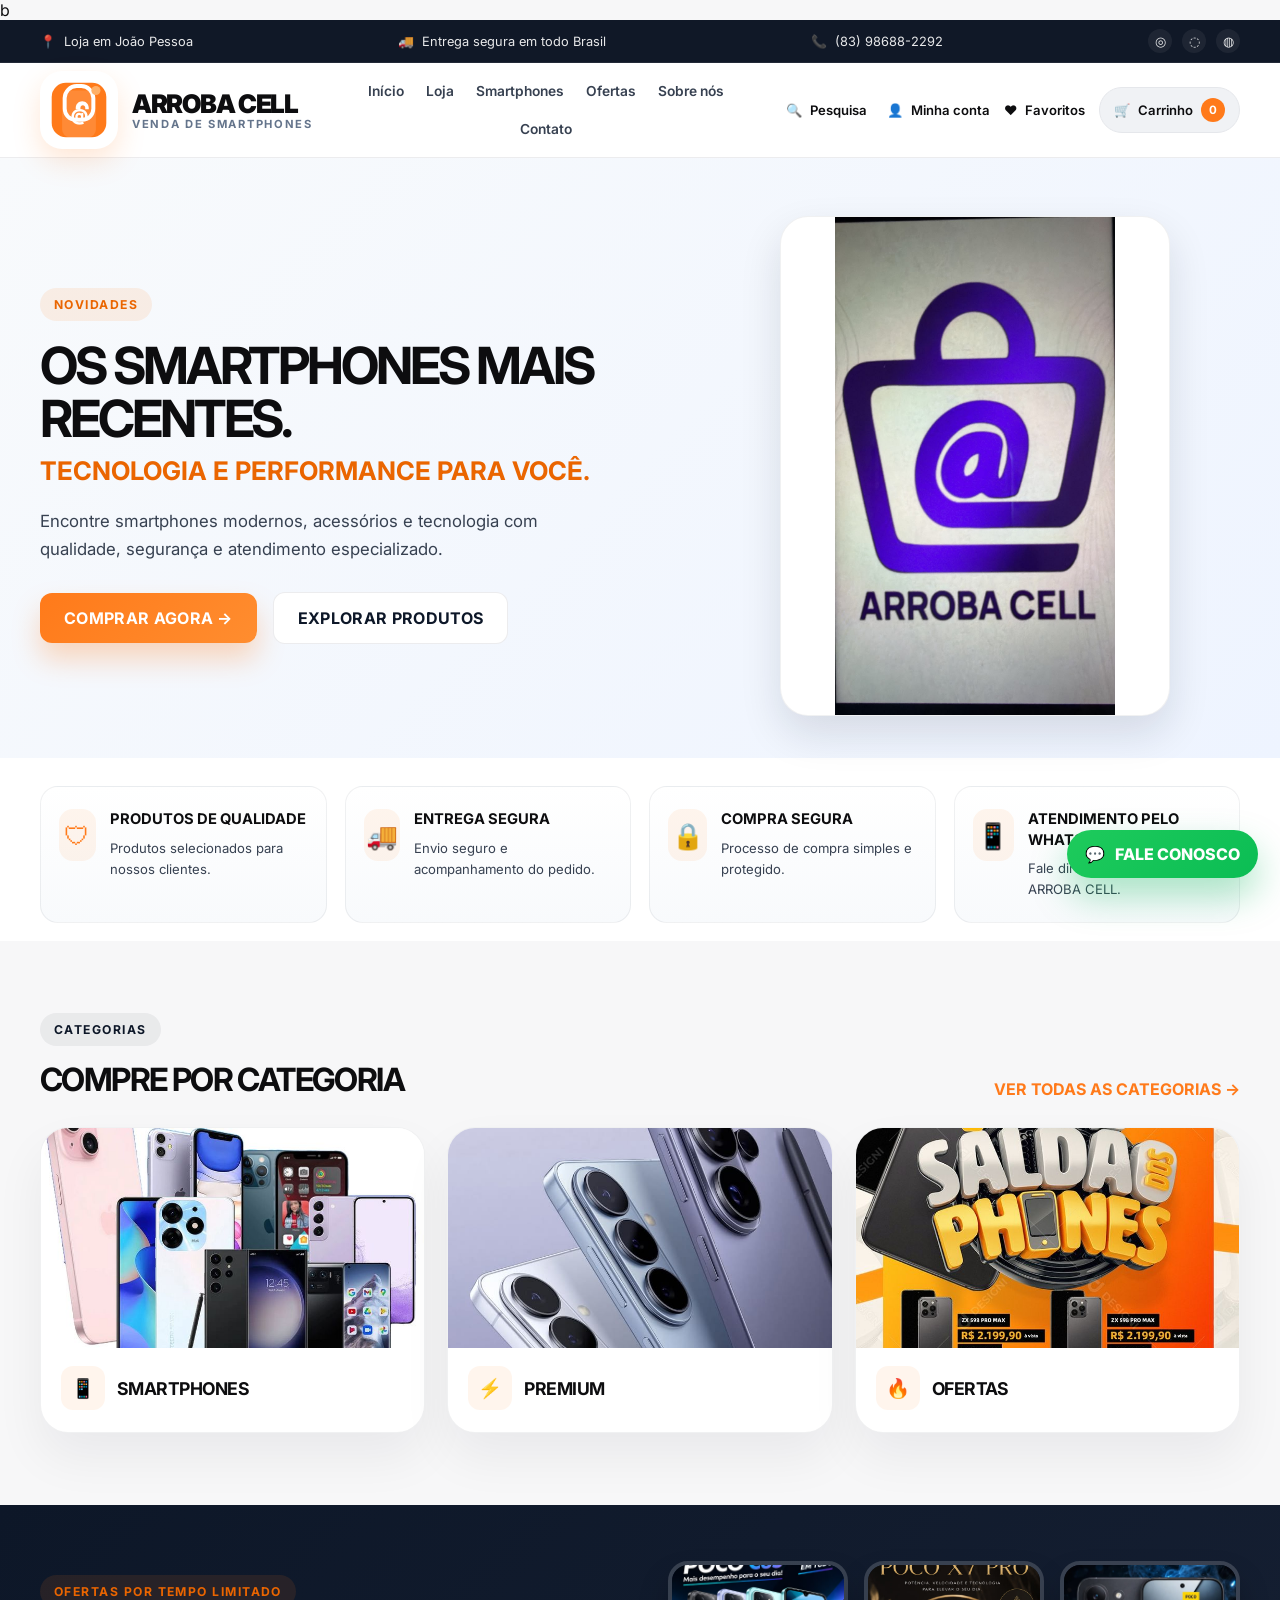
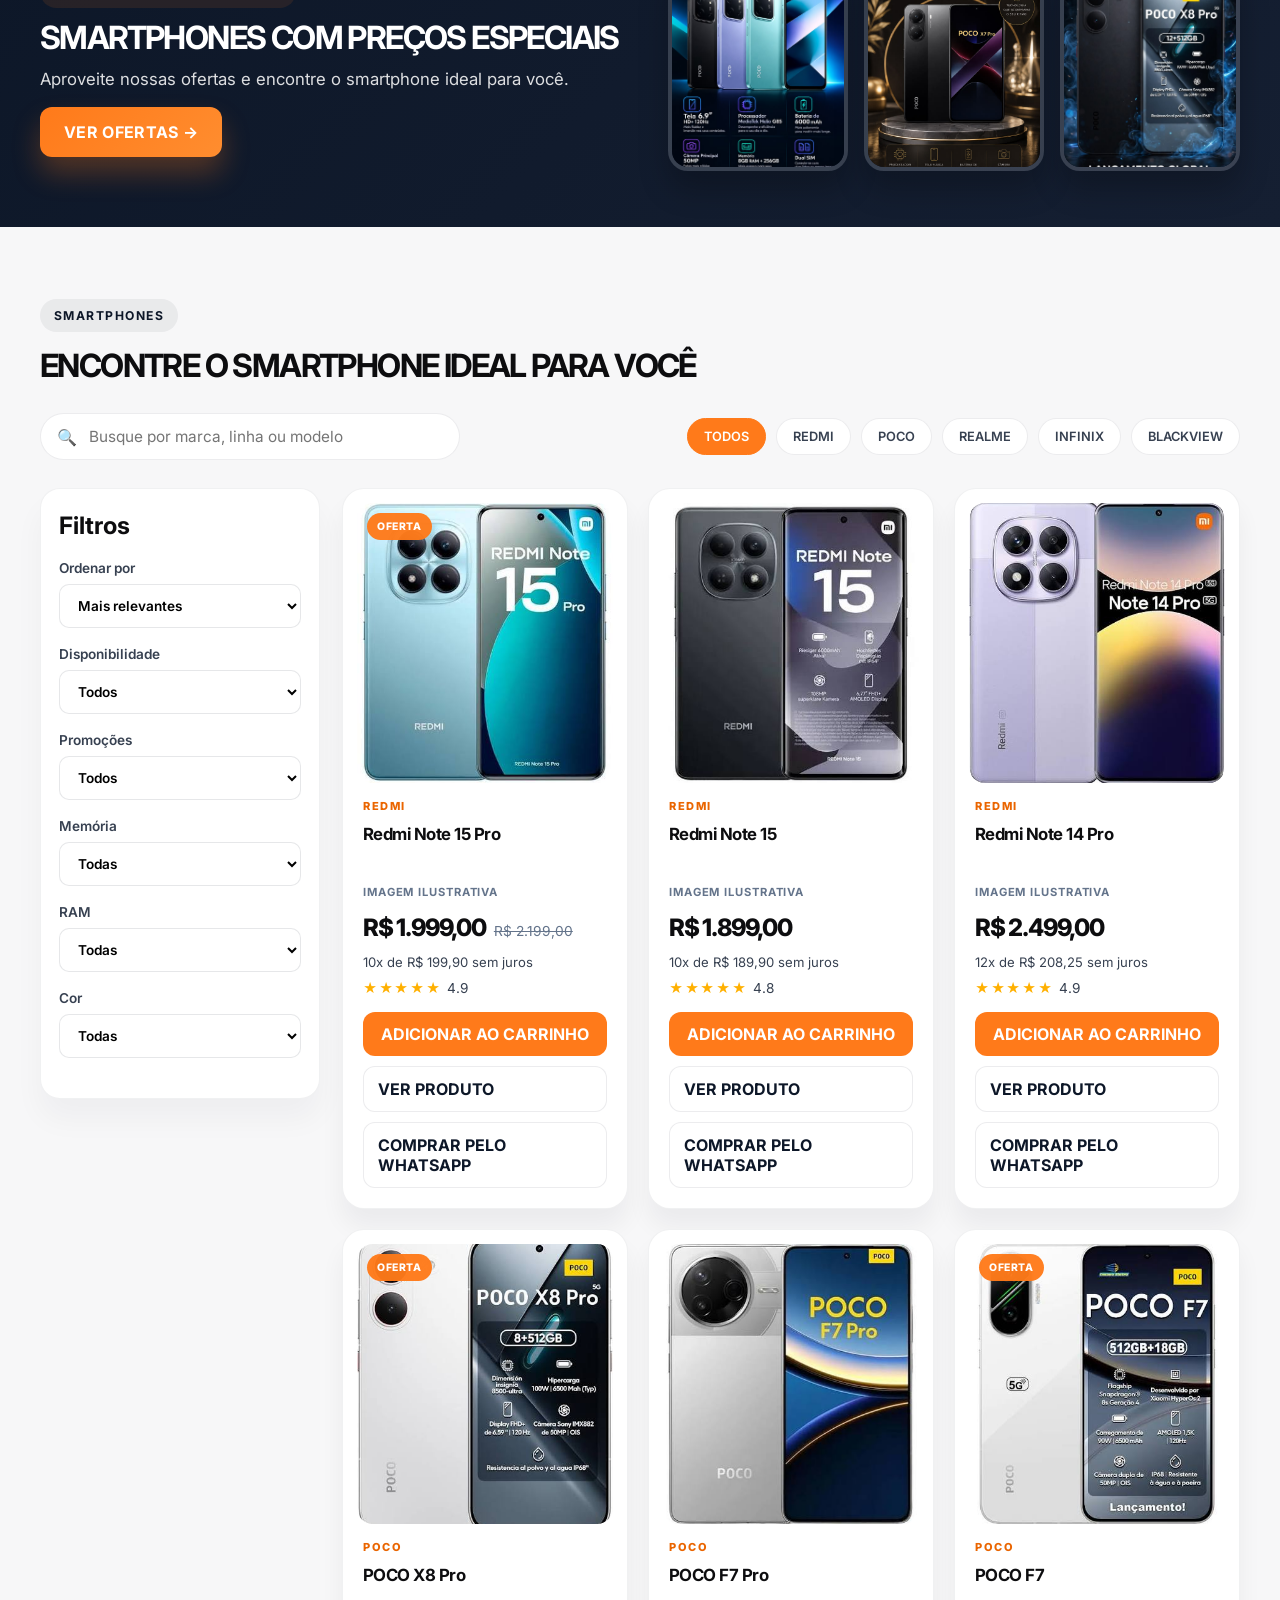
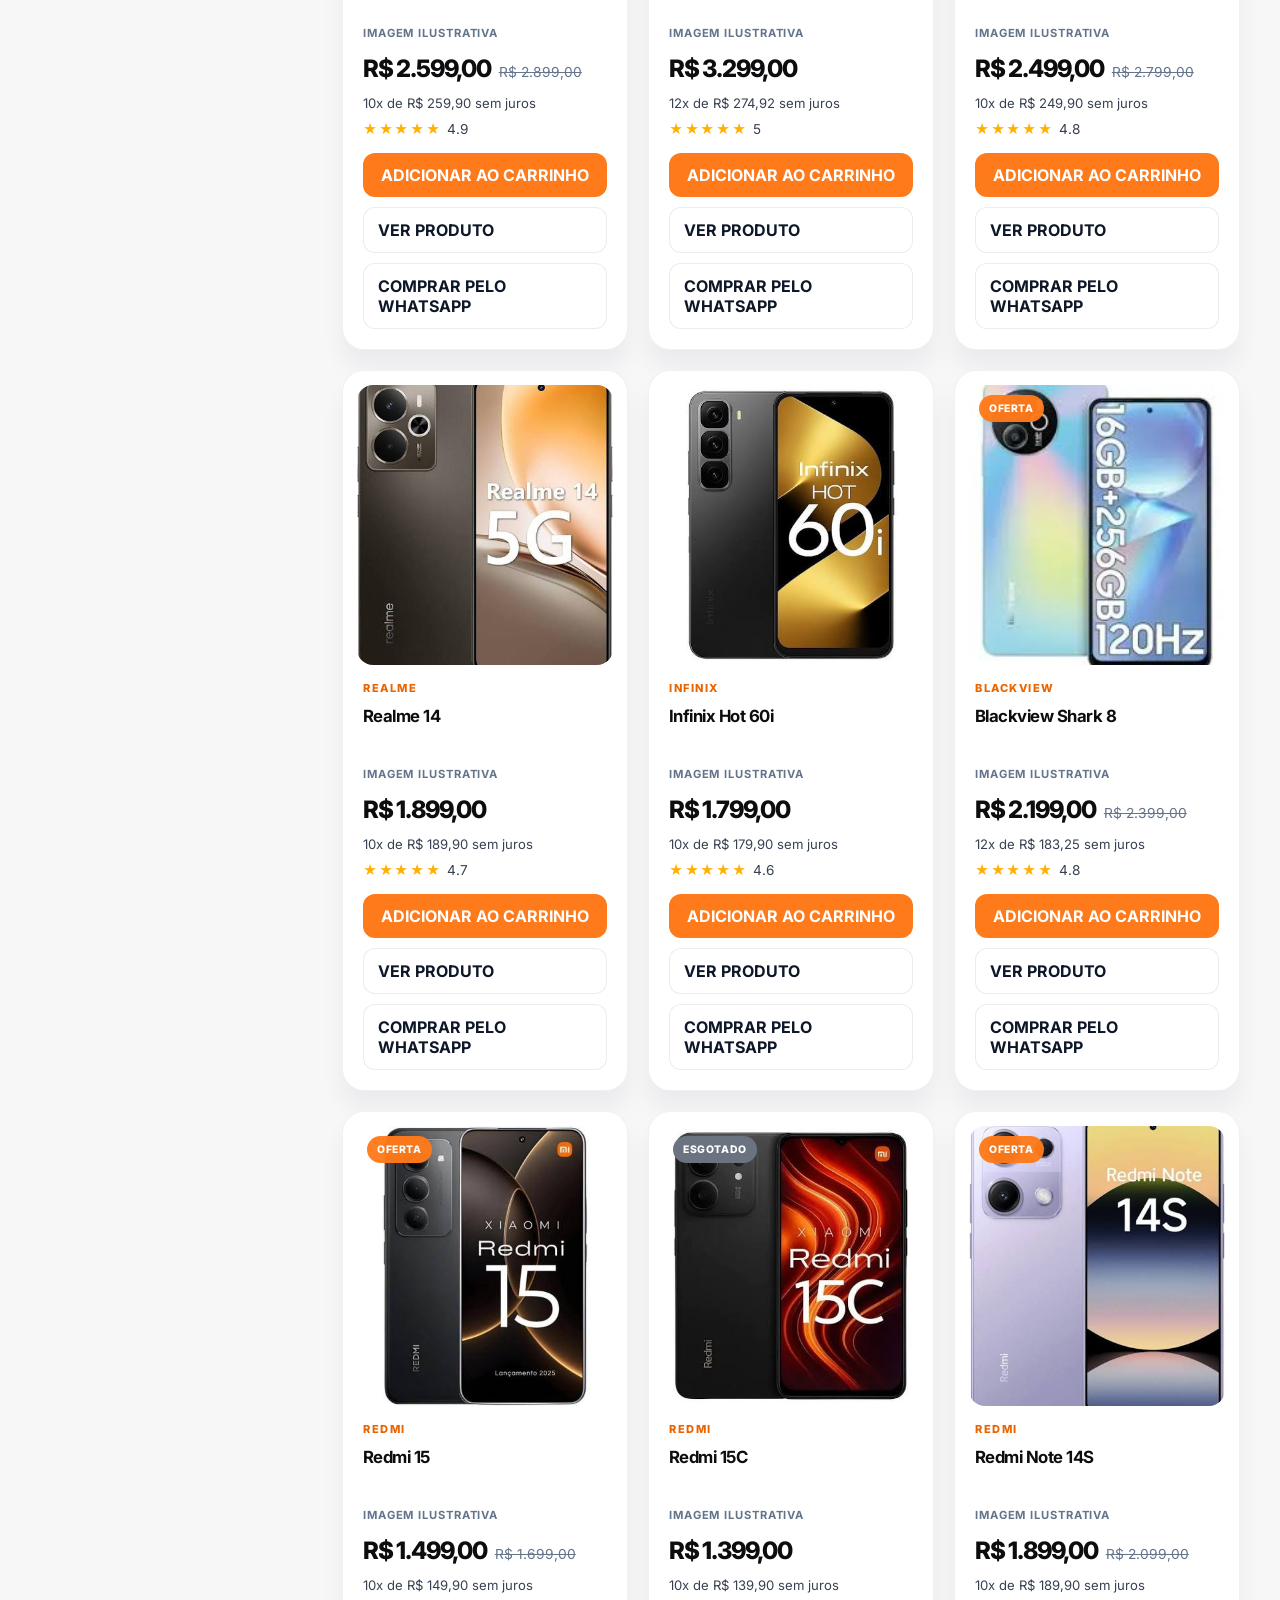
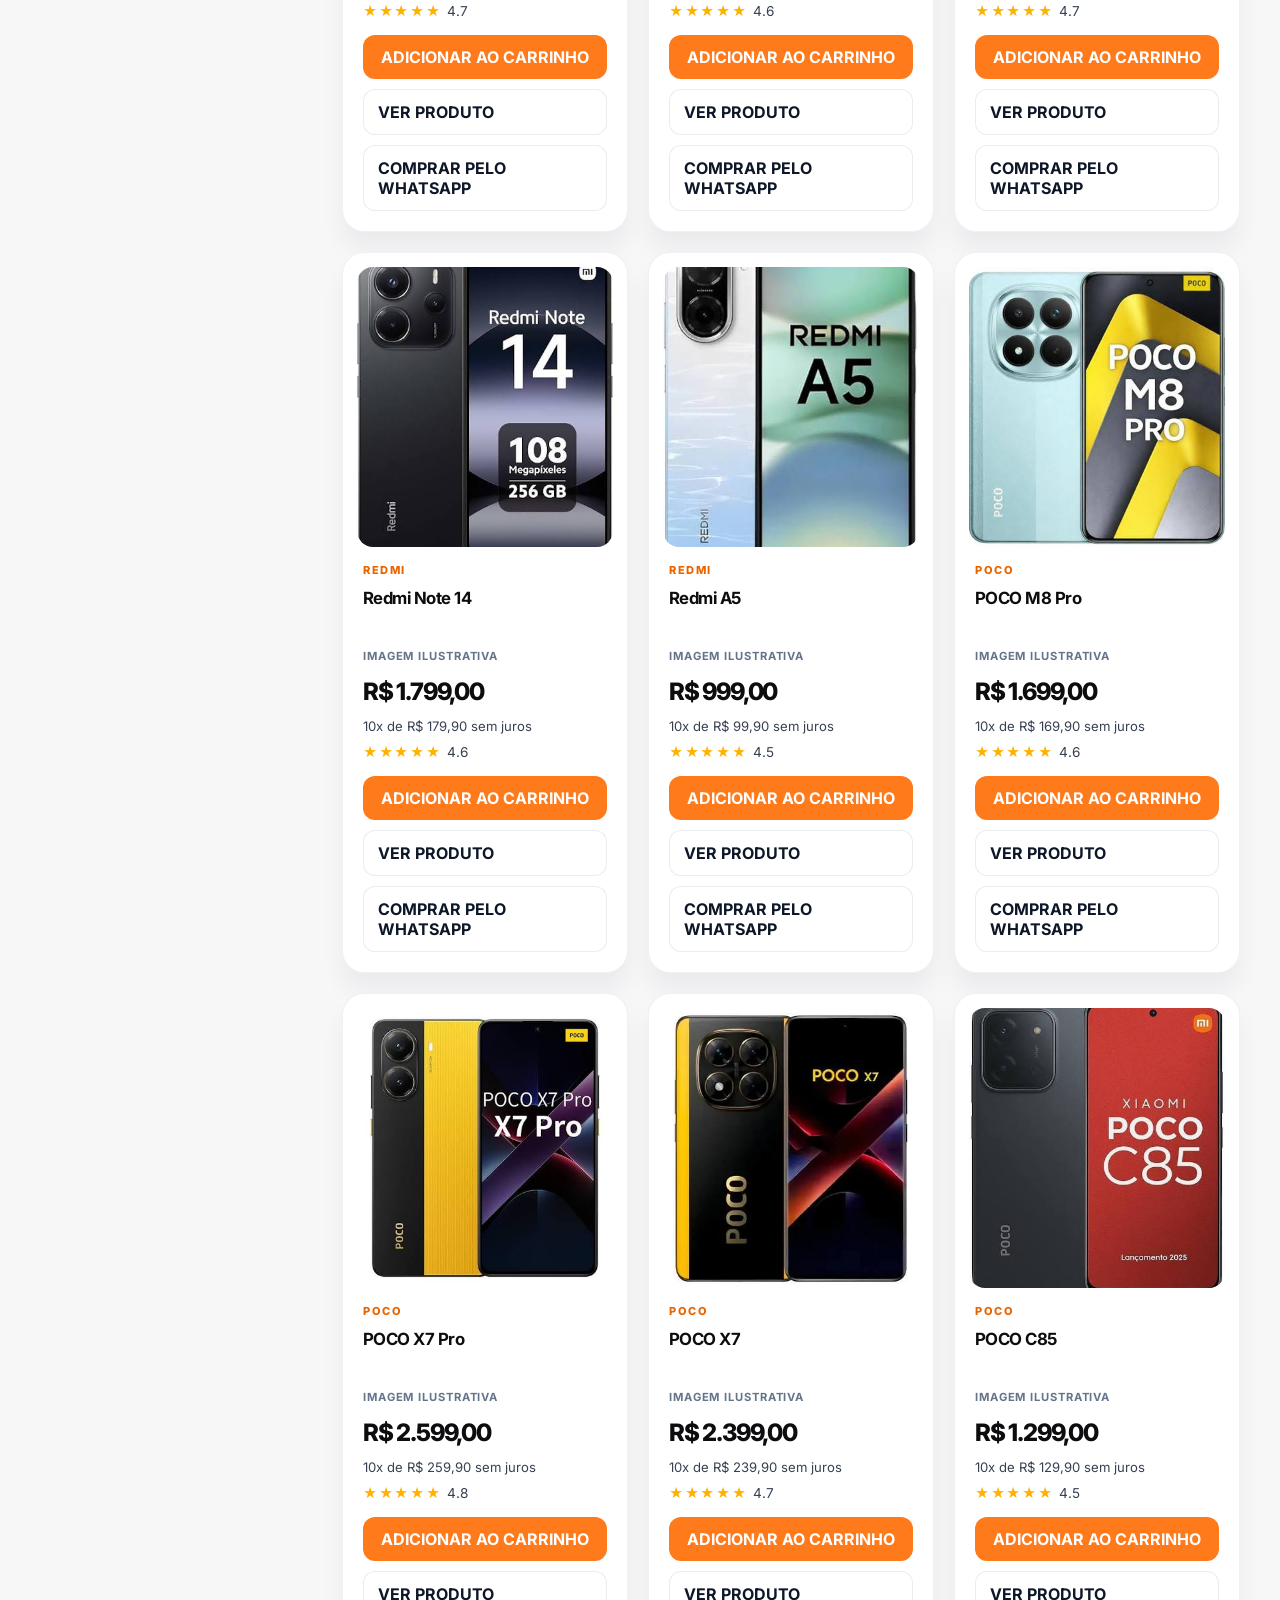
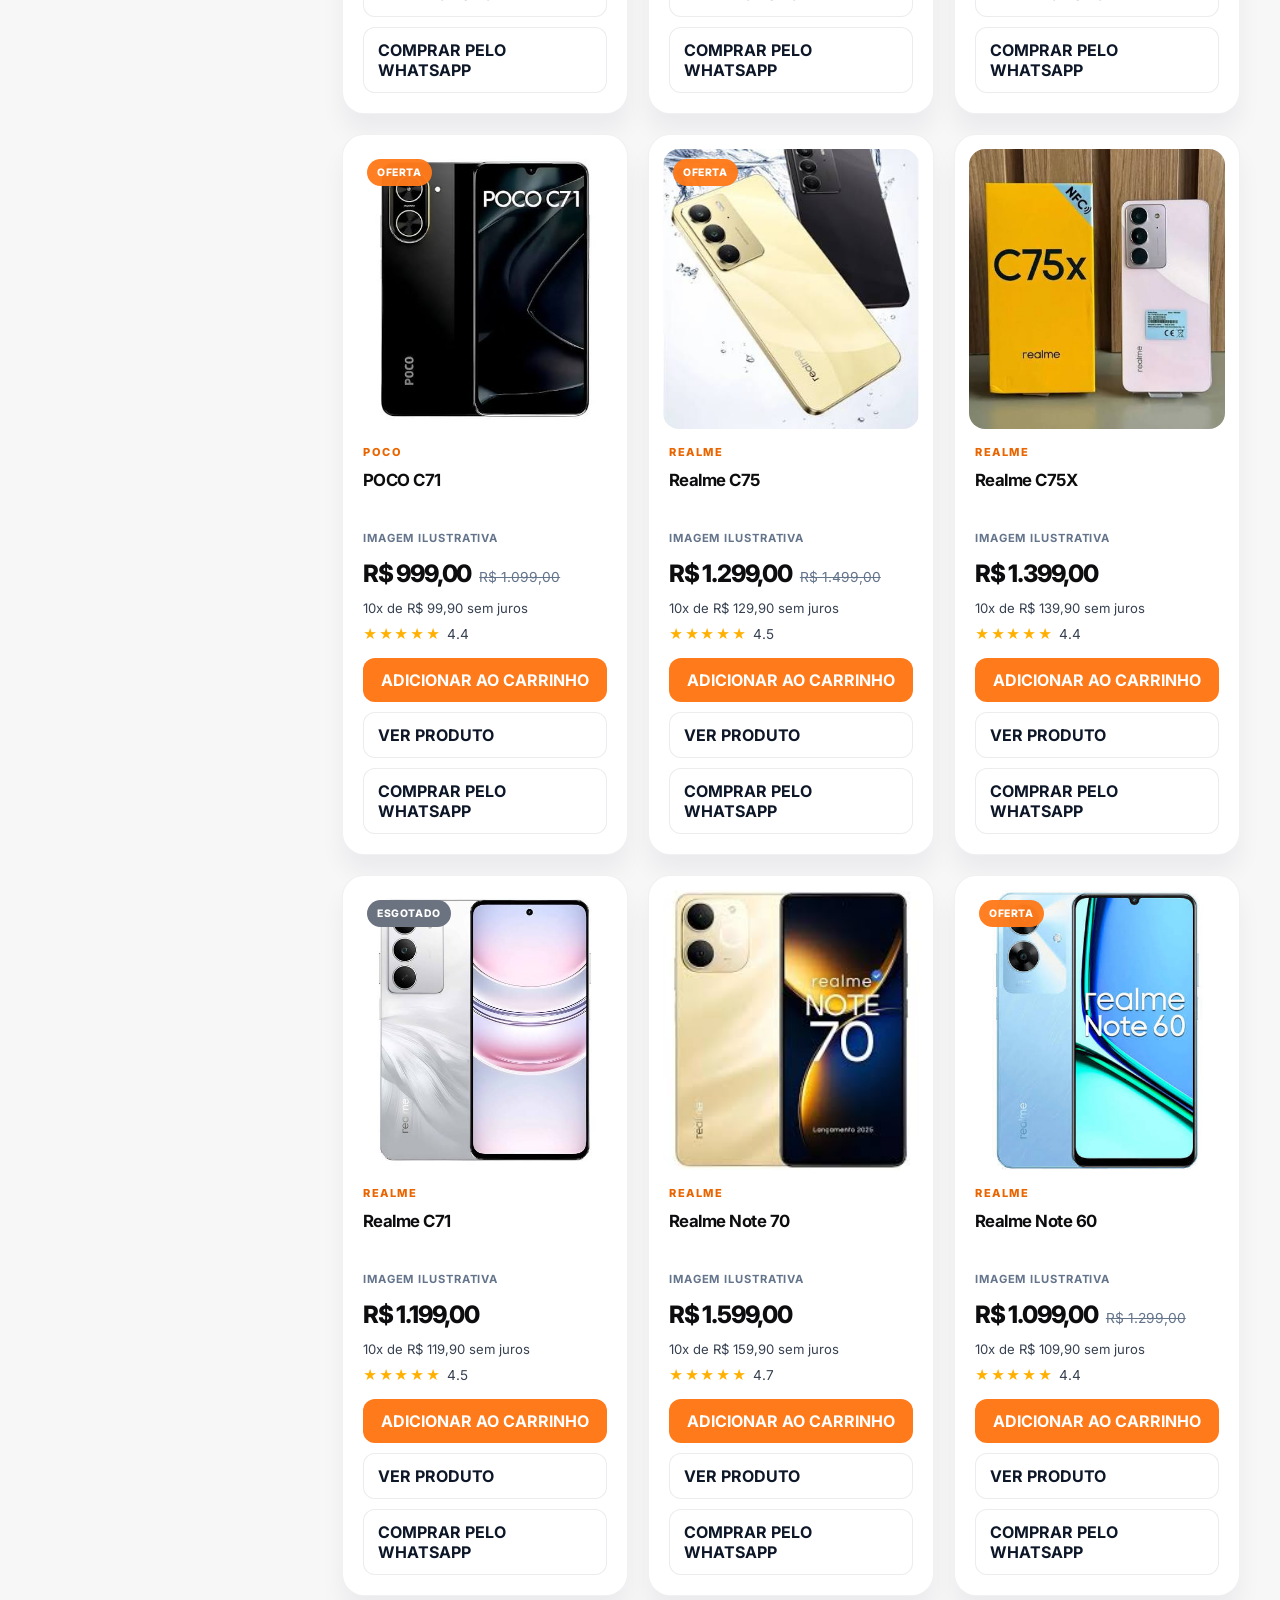
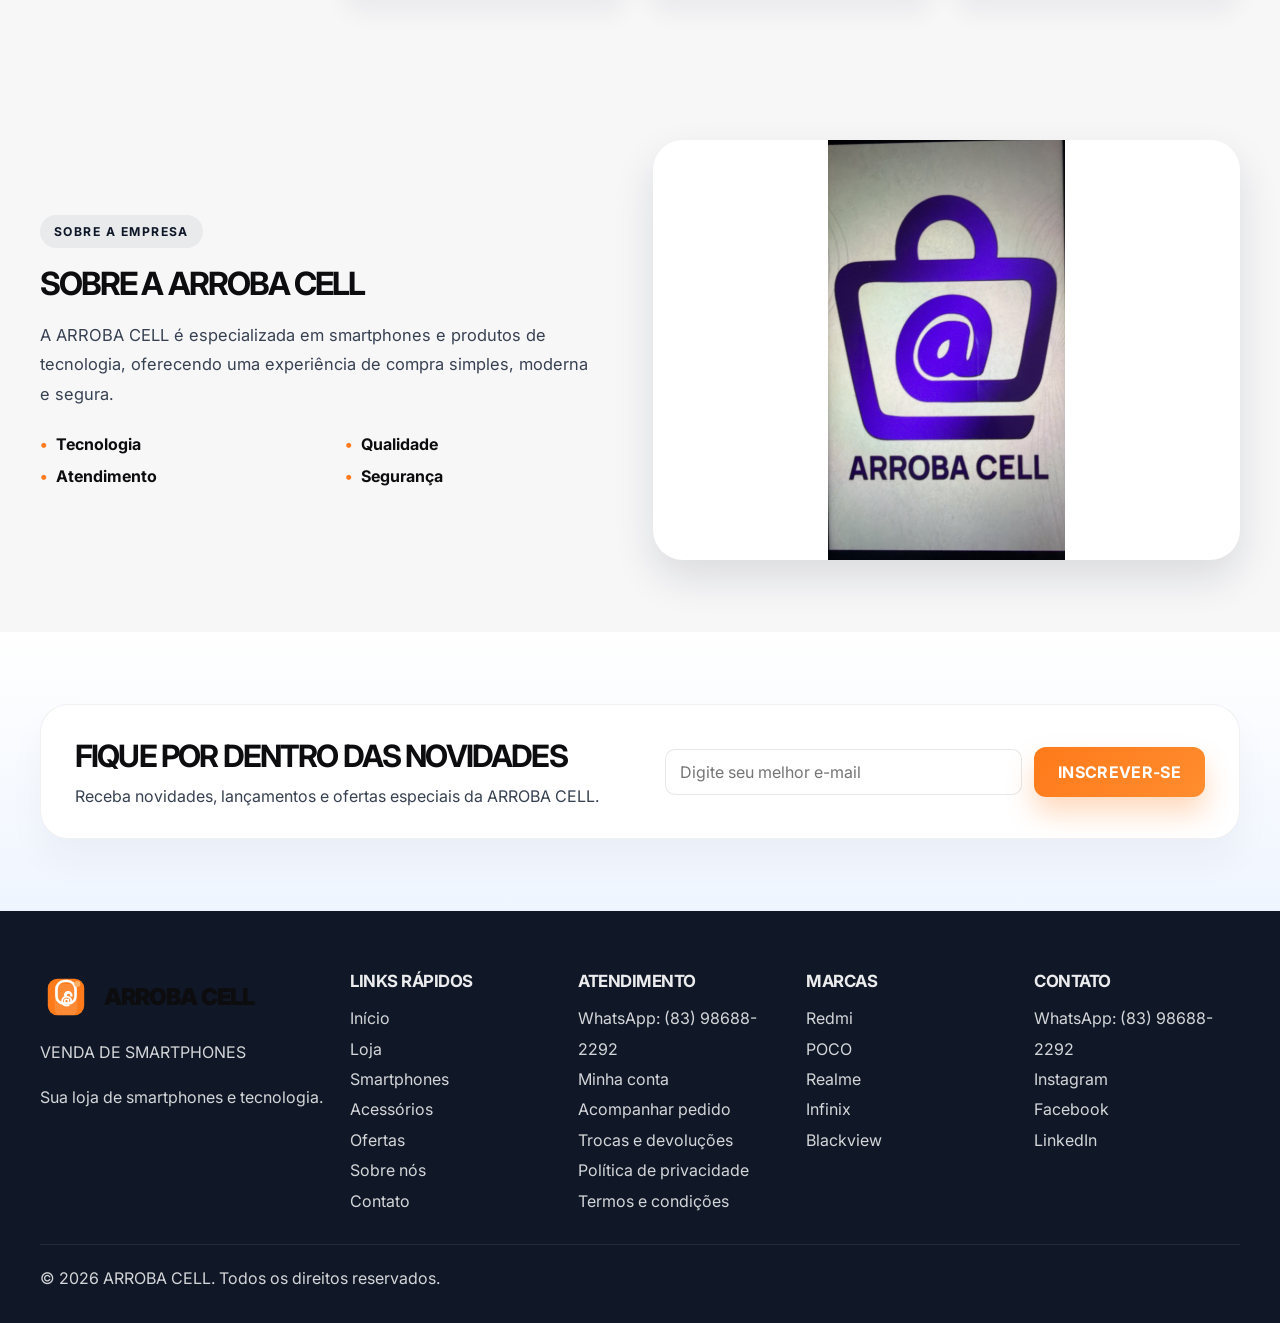
==== index.html @ 523b1c1f "Primeiro commit" ====
<!DOCTYPE html>
<html lang="pt-BR">
  <head>
    <meta charset="UTF-8" />
    <meta name="viewport" content="width=device-width, initial-scale=1.0" />
    <title>ARROBA CELL | Smartphones e Tecnologia</title>
    <meta
      name="description"
      content="ARROBA CELL oferece smartphones premium, acessórios e tecnologia com atendimento especializado e compra segura."
    />
    <link rel="preconnect" href="https://fonts.googleapis.com" />
    <link rel="preconnect" href="https://fonts.gstatic.com" crossorigin />
    <link
      href="https://fonts.googleapis.com/css2?family=Inter:wght@400;500;600;700;800;900&display=swap"
      rel="stylesheet"
    />b 
    <link rel="stylesheet" href="styles.css" />
    <script defer src="script.js"></script>
  </head>
  <body>
    <div class="topbar">
      <div class="container topbar-inner">
        <div class="topbar-item">
          <span>📍</span>
          <span>Loja em João Pessoa</span>
        </div>
        <div class="topbar-item">
          <span>🚚</span>
          <span>Entrega segura em todo Brasil</span>
        </div>
        <div class="topbar-item">
          <span>📞</span>
          <span>(83) 98688-2292</span>
        </div>
        <div class="topbar-socials">
          <a href="https://www.instagram.com" aria-label="Instagram" target="_blank" rel="noreferrer">◎</a>
          <a href="https://www.facebook.com" aria-label="Facebook" target="_blank" rel="noreferrer">◌</a>
          <a href="https://wa.me/5583986882292" aria-label="WhatsApp" target="_blank" rel="noreferrer">◍</a>
        </div>
      </div>
    </div>

    <header class="site-header">
      <div class="container header-inner">
        <a href="index.html" class="brand" aria-label="ARROBA CELL home">
          <span class="brand-mark" aria-hidden="true">
            <svg viewBox="0 0 120 120" xmlns="http://www.w3.org/2000/svg">
              <rect x="18" y="18" width="84" height="84" rx="22" fill="currentColor"/>
              <rect x="34" y="30" width="52" height="72" rx="12" fill="white" opacity="0.12"/>
              <path d="M38 41.5C38 31.5 46.5 23 56.5 23H63.5C73.5 23 82 31.5 82 41.5V58C82 67.4 74.4 75 65 75H55C45.6 75 38 67.4 38 58V41.5Z" fill="none" stroke="white" stroke-width="6" stroke-linecap="round" stroke-linejoin="round"/>
              <path d="M55 56.4C55 50.8 59.5 46.4 65 46.4C70.5 46.4 75 50.8 75 56.4V59H69.6V56.4C69.6 54.3 68 52.7 65.9 52.7C63.8 52.7 62.2 54.3 62.2 56.4V59H55V56.4Z" fill="white"/>
              <text x="60" y="77" font-size="25" font-family="Inter, Arial, sans-serif" font-weight="900" fill="white" text-anchor="middle">@</text>
              <circle cx="86" cy="30" r="7" fill="#ffb067"/>
            </svg>
          </span>
          <span class="brand-text">
            <span class="brand-name">ARROBA CELL</span>
            <span class="brand-subtitle">VENDA DE SMARTPHONES</span>
          </span>
        </a>

        <nav class="main-nav" aria-label="Menu principal">
          <a href="#top">Início</a>
          <a href="#catalogo">Loja</a>
          <a href="#catalogo">Smartphones</a>
          <a href="#ofertas">Ofertas</a>
          <a href="#sobre">Sobre nós</a>
          <a href="#contato">Contato</a>
        </nav>

        <div class="header-actions">
          <button class="icon-button search-trigger" aria-label="Abrir pesquisa">
            <span>🔍</span>
            <span>Pesquisa</span>
          </button>
          <a href="#" class="icon-button">
            <span>👤</span>
            <span>Minha conta</span>
          </a>
          <a href="#" class="icon-button favorite-link">
            <span>❤️</span>
            <span>Favoritos</span>
          </a>
          <a href="carrinho.html" class="cart-button" aria-label="Carrinho">
            <span>🛒</span>
            <span>Carrinho</span>
            <span class="cart-count" data-cart-count>0</span>
          </a>
        </div>

        <button class="menu-toggle" aria-label="Abrir menu">☰</button>
      </div>
    </header>

    <main>
      <section class="hero">
        <div class="container hero-grid">
          <div class="hero-copy">
            <span class="eyebrow">NOVIDADES</span>
            <h1>OS SMARTPHONES MAIS RECENTES.</h1>
            <h2>TECNOLOGIA E PERFORMANCE PARA VOCÊ.</h2>
            <p>
              Encontre smartphones modernos, acessórios e tecnologia com qualidade,
              segurança e atendimento especializado.
            </p>
            <div class="hero-actions">
              <a href="#catalogo" class="button primary">COMPRAR AGORA →</a>
              <a href="#catalogo" class="button secondary">EXPLORAR PRODUTOS</a>
            </div>
          </div>
          <div class="hero-visual">
            <div class="hero-logo-wrap">
              <img src="8260d007-521d-43d5-a016-6579e8c1d7e4.jpeg" alt="Logo ARROBA CELL" />
            </div>
          </div>
        </div>
      </section>

      <section class="benefits">
        <div class="container benefits-grid">
          <article class="benefit-item">
            <div class="benefit-icon">🛡</div>
            <div>
              <h3>PRODUTOS DE QUALIDADE</h3>
              <p>Produtos selecionados para nossos clientes.</p>
            </div>
          </article>
          <article class="benefit-item">
            <div class="benefit-icon">🚚</div>
            <div>
              <h3>ENTREGA SEGURA</h3>
              <p>Envio seguro e acompanhamento do pedido.</p>
            </div>
          </article>
          <article class="benefit-item">
            <div class="benefit-icon">🔒</div>
            <div>
              <h3>COMPRA SEGURA</h3>
              <p>Processo de compra simples e protegido.</p>
            </div>
          </article>
          <article class="benefit-item">
            <div class="benefit-icon">📱</div>
            <div>
              <h3>ATENDIMENTO PELO WHATSAPP</h3>
              <p>Fale diretamente com a ARROBA CELL.</p>
            </div>
          </article>
        </div>
      </section>

      <section class="categories" id="categorias">
        <div class="container section-header">
          <div>
            <span class="eyebrow eyebrow--dark">CATEGORIAS</span>
            <h2>COMPRE POR CATEGORIA</h2>
          </div>
          <a href="#catalogo" class="text-link">VER TODAS AS CATEGORIAS →</a>
        </div>

        <div class="container categories-grid single-line-categories">
          <a class="category-card" href="#catalogo">
            <img src="From Klickpin.com- Style this guide to beautiful launch checklist ideas that help you get the look without the stress with beginner-friendly tips.jpg" alt="Smartphones" />
            <div class="category-body">
              <span class="category-icon">📱</span>
              <h3>SMARTPHONES</h3>
            </div>
          </a>
          <a class="category-card" href="#catalogo">
            <img src="From Klickpin.com- Try Stylish packing list ideas that are trending right now across Pinterest boards for ideas worth saving right now-pin-id-3230.jpg" alt="Smartphones premium" />
            <div class="category-body">
              <span class="category-icon">⚡</span>
              <h3>PREMIUM</h3>
            </div>
          </a>
          <a class="category-card" href="#catalogo">
            <img src="From Klickpin.com- Try Simple side hustle ideas that combine popular trends with useful details you can actually use for your next inspiration boa.jpg" alt="Smartphones em oferta" />
            <div class="category-body">
              <span class="category-icon">🔥</span>
              <h3>OFERTAS</h3>
            </div>
          </a>
        </div>
      </section>

      <section class="offer-banner" id="ofertas">
        <div class="container offer-banner-inner">
          <div class="offer-copy">
            <span class="eyebrow">OFERTAS POR TEMPO LIMITADO</span>
            <h2>SMARTPHONES COM PREÇOS ESPECIAIS</h2>
            <p>Aproveite nossas ofertas e encontre o smartphone ideal para você.</p>
            <a href="#catalogo" class="button primary">VER OFERTAS →</a>
          </div>
          <div class="offer-phones">
            <img src="From Klickpin.com- Tailor-made fabric inspiration that bring color comfort and meaning with timeless style for stylis-pin-id-804244446002849016.jpg" alt="POCO C85 em oferta" />
            <img src="From Klickpin.com- Try Stunning vision board ideas for your next Pinterest save built around ideas that are easy to save and revisit later-pin-id-.jpg" alt="POCO X7 Pro em oferta" />
            <img src="From Klickpin.com- Use these 13 Fresh entryway organization ideas that make everyday moments look more intentional memorable and beautifully style.jpg" alt="POCO X8 Pro em oferta" />
          </div>
        </div>
      </section>

      <section class="catalog" id="catalogo">
        <div class="container section-header">
          <div>
            <span class="eyebrow eyebrow--dark">SMARTPHONES</span>
            <h2>ENCONTRE O SMARTPHONE IDEAL PARA VOCÊ</h2>
          </div>
        </div>

        <div class="container toolbar">
          <div class="search-box">
            <span>🔍</span>
            <input type="search" id="searchInput" placeholder="Busque por marca, linha ou modelo" />
          </div>
          <div class="filters-row" id="brandFilters"></div>
        </div>

        <div class="container catalog-layout">
          <aside class="filter-panel">
            <h3>Filtros</h3>
            <div class="filter-group">
              <label>
                Ordenar por
                <select id="sortSelect">
                  <option value="featured">Mais relevantes</option>
                  <option value="popular">Mais vendidos</option>
                  <option value="recent">Mais recentes</option>
                  <option value="price-asc">Menor preço</option>
                  <option value="price-desc">Maior preço</option>
                  <option value="rating">Melhor avaliados</option>
                </select>
              </label>
            </div>
            <div class="filter-group">
              <label>
                Disponibilidade
                <select id="availabilityFilter">
                  <option value="all">Todos</option>
                  <option value="available">Disponíveis</option>
                  <option value="out-of-stock">Esgotados</option>
                </select>
              </label>
            </div>
            <div class="filter-group">
              <label>
                Promoções
                <select id="promoFilter">
                  <option value="all">Todos</option>
                  <option value="promo">Em oferta</option>
                </select>
              </label>
            </div>
            <div class="filter-group">
              <label>
                Memória
                <select id="memoryFilter">
                  <option value="all">Todas</option>
                  <option value="128GB">128GB</option>
                  <option value="256GB">256GB</option>
                  <option value="512GB">512GB</option>
                </select>
              </label>
            </div>
            <div class="filter-group">
              <label>
                RAM
                <select id="ramFilter">
                  <option value="all">Todas</option>
                  <option value="4GB">4GB</option>
                  <option value="6GB">6GB</option>
                  <option value="8GB">8GB</option>
                  <option value="12GB">12GB</option>
                </select>
              </label>
            </div>
            <div class="filter-group">
              <label>
                Cor
                <select id="colorFilter">
                  <option value="all">Todas</option>
                  <option value="Preto">Preto</option>
                  <option value="Branco">Branco</option>
                  <option value="Azul">Azul</option>
                  <option value="Verde">Verde</option>
                </select>
              </label>
            </div>
          </aside>

          <div class="product-grid" id="productGrid"></div>
        </div>
      </section>

      <section class="about" id="sobre">
        <div class="container about-grid">
          <div class="about-content">
            <span class="eyebrow eyebrow--dark">SOBRE A EMPRESA</span>
            <h2>SOBRE A ARROBA CELL</h2>
            <p>
              A ARROBA CELL é especializada em smartphones e produtos de tecnologia,
              oferecendo uma experiência de compra simples, moderna e segura.
            </p>
            <ul>
              <li>Tecnologia</li>
              <li>Qualidade</li>
              <li>Atendimento</li>
              <li>Segurança</li>
            </ul>
          </div>
          <div class="about-visual">
            <img src="8260d007-521d-43d5-a016-6579e8c1d7e4.jpeg" alt="Logo ARROBA CELL" />
          </div>
        </div>
      </section>

      <section class="newsletter" id="contato">
        <div class="container newsletter-inner">
          <div>
            <h2>FIQUE POR DENTRO DAS NOVIDADES</h2>
            <p>Receba novidades, lançamentos e ofertas especiais da ARROBA CELL.</p>
          </div>
          <form class="newsletter-form">
            <input type="email" placeholder="Digite seu melhor e-mail" />
            <button type="submit" class="button primary">INSCREVER-SE</button>
          </form>
        </div>
      </section>
    </main>

    <footer class="site-footer">
      <div class="container footer-grid">
        <div class="footer-brand-wrap">
          <div class="footer-brand">
            <span class="brand-mark brand-mark--footer" aria-hidden="true">
              <svg viewBox="0 0 120 120" xmlns="http://www.w3.org/2000/svg">
                <rect x="18" y="18" width="84" height="84" rx="22" fill="currentColor"/>
                <rect x="34" y="30" width="52" height="72" rx="12" fill="white" opacity="0.12"/>
                <path d="M38 41.5C38 31.5 46.5 23 56.5 23H63.5C73.5 23 82 31.5 82 41.5V58C82 67.4 74.4 75 65 75H55C45.6 75 38 67.4 38 58V41.5Z" fill="none" stroke="white" stroke-width="6" stroke-linecap="round" stroke-linejoin="round"/>
                <path d="M55 56.4C55 50.8 59.5 46.4 65 46.4C70.5 46.4 75 50.8 75 56.4V59H69.6V56.4C69.6 54.3 68 52.7 65.9 52.7C63.8 52.7 62.2 54.3 62.2 56.4V59H55V56.4Z" fill="white"/>
                <text x="60" y="77" font-size="25" font-family="Inter, Arial, sans-serif" font-weight="900" fill="white" text-anchor="middle">@</text>
                <circle cx="86" cy="30" r="7" fill="#ffb067"/>
              </svg>
            </span>
            <div class="brand-text">
              <span class="brand-name brand-name--footer">ARROBA CELL</span>
            </div>
          </div>
          <p>VENDA DE SMARTPHONES</p>
          <p>Sua loja de smartphones e tecnologia.</p>
        </div>
        <div>
          <h4>LINKS RÁPIDOS</h4>
          <ul>
            <li><a href="#top">Início</a></li>
            <li><a href="#catalogo">Loja</a></li>
            <li><a href="#catalogo">Smartphones</a></li>
            <li><a href="#categorias">Acessórios</a></li>
            <li><a href="#ofertas">Ofertas</a></li>
            <li><a href="#sobre">Sobre nós</a></li>
            <li><a href="#contato">Contato</a></li>
          </ul>
        </div>
        <div>
          <h4>ATENDIMENTO</h4>
          <ul>
            <li>WhatsApp: (83) 98688-2292</li>
            <li>Minha conta</li>
            <li>Acompanhar pedido</li>
            <li>Trocas e devoluções</li>
            <li>Política de privacidade</li>
            <li>Termos e condições</li>
          </ul>
        </div>
        <div>
          <h4>MARCAS</h4>
          <ul>
            <li>Redmi</li>
            <li>POCO</li>
            <li>Realme</li>
            <li>Infinix</li>
            <li>Blackview</li>
          </ul>
        </div>
        <div>
          <h4>CONTATO</h4>
          <ul>
            <li>WhatsApp: (83) 98688-2292</li>
            <li>Instagram</li>
            <li>Facebook</li>
            <li>LinkedIn</li>
          </ul>
        </div>
      </div>
      <div class="container footer-bottom">
        <p>© 2026 ARROBA CELL. Todos os direitos reservados.</p>
      </div>
    </footer>

    <a
      class="floating-whatsapp"
      href="https://wa.me/5583986882292?text=Ol%C3%A1%2C%20ARROBA%20CELL!%20Gostaria%20de%20saber%20mais%20sobre%20os%20smartphones%20dispon%C3%ADveis."
      target="_blank"
      rel="noreferrer"
      aria-label="Fale conosco pelo WhatsApp"
    >
      <span>💬</span>
      <span>FALE CONOSCO</span>
    </a>
  </body>
</html>
---- styles.css ----
:root {
  --bg: #f7f7f8;
  --white: #ffffff;
  --black: #0d0d0f;
  --navy: #0d1728;
  --navy-2: #101827;
  --orange: #ff7a1a;
  --orange-dark: #ea6500;
  --gray-100: #f0f2f5;
  --gray-200: #e5e7eb;
  --gray-300: #d1d5db;
  --gray-500: #64748b;
  --gray-700: #374151;
  --shadow: 0 18px 42px rgba(15, 23, 42, 0.12);
  --radius-xl: 28px;
  --radius-lg: 18px;
  --radius-md: 12px;
  --radius-sm: 10px;
}

* {
  box-sizing: border-box;
}

html {
  scroll-behavior: smooth;
}

body {
  margin: 0;
  font-family: "Inter", sans-serif;
  background: var(--bg);
  color: var(--black);
}

a {
  color: inherit;
  text-decoration: none;
}

img {
  max-width: 100%;
  display: block;
}

button,
input,
select,
textarea {
  font: inherit;
}

.container {
  width: min(1200px, calc(100% - 32px));
  margin: 0 auto;
}

.topbar {
  background: var(--navy-2);
  color: rgba(255, 255, 255, 0.9);
  font-size: 0.8rem;
  border-bottom: 1px solid rgba(255, 255, 255, 0.08);
}

.topbar-inner {
  display: flex;
  align-items: center;
  justify-content: space-between;
  gap: 18px;
  min-height: 42px;
}

.topbar-item,
.topbar-socials {
  display: flex;
  align-items: center;
  gap: 8px;
}

.topbar-socials {
  gap: 10px;
}

.topbar-socials a {
  width: 24px;
  height: 24px;
  border-radius: 50%;
  display: inline-flex;
  align-items: center;
  justify-content: center;
  background: rgba(255, 255, 255, 0.06);
  font-size: 0.8rem;
}

.site-header {
  background: rgba(255, 255, 255, 0.96);
  border-bottom: 1px solid rgba(15, 23, 42, 0.08);
  position: sticky;
  top: 0;
  z-index: 50;
  backdrop-filter: blur(10px);
}

.header-inner {
  display: flex;
  align-items: center;
  justify-content: space-between;
  min-height: 94px;
  gap: 20px;
}

.brand {
  display: flex;
  align-items: center;
  gap: 14px;
  line-height: 1.1;
}

.brand-text {
  display: flex;
  flex-direction: column;
}

.brand-mark {
  width: 78px;
  height: 78px;
  display: inline-flex;
  align-items: center;
  justify-content: center;
  color: #ff7a1a;
  flex-shrink: 0;
  box-shadow: 0 12px 28px rgba(255, 122, 26, 0.18);
  border-radius: 22px;
}

.brand-mark svg {
  width: 100%;
  height: 100%;
  display: block;
}

.brand-name {
  font-size: clamp(1.6rem, 2vw, 2.2rem);
  font-weight: 900;
  letter-spacing: -0.05em;
  color: var(--black);
}

.brand-subtitle {
  font-size: 0.7rem;
  letter-spacing: 0.15em;
  color: var(--gray-500);
  font-weight: 700;
}

.brand-mark--footer {
  width: 54px;
  height: 54px;
  box-shadow: none;
}

.brand-name--footer {
  font-size: 1.45rem;
  letter-spacing: -0.04em;
}

.footer-brand-wrap {
  display: flex;
  flex-direction: column;
  gap: 12px;
}

.footer-brand {
  display: flex;
  align-items: center;
  gap: 12px;
}

.main-nav {
  display: flex;
  align-items: center;
  justify-content: center;
  flex: 1;
  gap: 22px;
  flex-wrap: wrap;
}

.main-nav a {
  color: var(--gray-700);
  font-weight: 600;
  font-size: 0.86rem;
  transition: color 0.2s ease;
}

.main-nav a:hover,
.main-nav a:focus-visible {
  color: var(--orange);
}

.header-actions {
  display: flex;
  align-items: center;
  gap: 14px;
}

.icon-button,
.cart-button {
  display: inline-flex;
  align-items: center;
  gap: 8px;
  font-size: 0.82rem;
  color: var(--black);
  font-weight: 600;
  background: transparent;
  border: 0;
  cursor: pointer;
}

.cart-button {
  position: relative;
  padding: 10px 14px;
  border-radius: 999px;
  background: var(--gray-100);
  border: 1px solid var(--gray-200);
}

.cart-count {
  min-width: 24px;
  height: 24px;
  border-radius: 50%;
  background: var(--orange);
  color: var(--white);
  display: inline-flex;
  align-items: center;
  justify-content: center;
  font-size: 0.72rem;
  font-weight: 700;
}

.menu-toggle {
  display: none;
  border: 1px solid var(--gray-200);
  border-radius: 10px;
  background: var(--white);
  font-size: 1.5rem;
  width: 42px;
  height: 42px;
}

.hero {
  background: linear-gradient(135deg, #f8fafc 0%, #eef4ff 100%);
  padding: 48px 0 32px;
}

.hero-grid {
  display: grid;
  grid-template-columns: 1.1fr 0.9fr;
  align-items: center;
  gap: 24px;
}

.eyebrow {
  display: inline-flex;
  align-items: center;
  border-radius: 999px;
  background: rgba(255, 122, 26, 0.1);
  color: var(--orange-dark);
  font-weight: 700;
  font-size: 0.76rem;
  letter-spacing: 0.12em;
  text-transform: uppercase;
  padding: 9px 14px;
}

.eyebrow--dark {
  background: rgba(13, 23, 40, 0.06);
  color: var(--navy);
}

.hero-copy h1 {
  margin: 18px 0 8px;
  font-size: clamp(2.4rem, 4vw, 4.1rem);
  line-height: 1.04;
  letter-spacing: -0.06em;
  max-width: 600px;
}

.hero-copy h2 {
  margin: 0;
  font-size: clamp(1.3rem, 2vw, 2.3rem);
  line-height: 1.3;
  color: var(--orange-dark);
}

.hero-copy p {
  margin: 20px 0 0;
  max-width: 580px;
  color: var(--gray-700);
  font-size: 1.05rem;
  line-height: 1.7;
}

.hero-actions {
  display: flex;
  align-items: center;
  gap: 16px;
  margin-top: 28px;
  flex-wrap: wrap;
}

.button {
  display: inline-flex;
  align-items: center;
  justify-content: center;
  border: 0;
  border-radius: 12px;
  padding: 15px 24px;
  cursor: pointer;
  text-decoration: none;
  font-weight: 700;
  letter-spacing: 0.02em;
  transition: transform 0.2s ease, box-shadow 0.2s ease;
}

.button:hover {
  transform: translateY(-2px);
}

.button.primary {
  background: linear-gradient(135deg, var(--orange) 0%, #ff8d2f 100%);
  color: var(--white);
  box-shadow: 0 16px 28px rgba(255, 122, 26, 0.28);
}

.button.secondary {
  background: var(--white);
  color: var(--navy);
  border: 1px solid rgba(13, 23, 40, 0.08);
}

.full-width {
  width: 100%;
}

.hero-visual {
  position: relative;
  display: flex;
  align-items: center;
  justify-content: center;
  min-height: 520px;
}

.hero-logo-wrap {
  width: min(100%, 390px);
  height: 500px;
  display: flex;
  align-items: center;
  justify-content: center;
  overflow: hidden;
  border-radius: 28px;
  background: var(--white);
  box-shadow: var(--shadow);
  border: 1px solid rgba(15, 23, 42, 0.06);
}

.hero-logo-wrap img {
  width: 100%;
  height: 100%;
  object-fit: contain;
}

.hero-device {
  position: absolute;
  border-radius: 28px;
  background: rgba(255, 255, 255, 0.9);
  box-shadow: var(--shadow);
  overflow: hidden;
  border: 1px solid rgba(15, 23, 42, 0.04);
}

.hero-device img {
  width: 100%;
  height: 100%;
  object-fit: cover;
}

.hero-device--main {
  width: min(62%, 360px);
  height: 500px;
  right: 2%;
  z-index: 2;
  transform: rotate(12deg);
}

.hero-device--secondary {
  width: min(54%, 320px);
  height: 420px;
  left: 8%;
  bottom: 6%;
  z-index: 1;
  transform: rotate(-12deg);
}

.benefits {
  background: var(--white);
  padding: 28px 0 18px;
}

.benefits-grid {
  display: grid;
  grid-template-columns: repeat(4, minmax(0, 1fr));
  gap: 18px;
}

.benefit-item {
  display: flex;
  gap: 14px;
  padding: 22px 18px;
  border: 1px solid rgba(15, 23, 42, 0.06);
  background: linear-gradient(180deg, #ffffff 0%, #f8fafc 100%);
  border-radius: var(--radius-lg);
}

.benefit-icon {
  width: 52px;
  height: 52px;
  border-radius: 14px;
  display: grid;
  place-items: center;
  background: rgba(255, 122, 26, 0.08);
  color: var(--orange);
  font-size: 1.6rem;
}

.benefit-item h3 {
  margin: 0 0 8px;
  font-size: 0.92rem;
  line-height: 1.4;
}

.benefit-item p {
  margin: 0;
  color: var(--gray-700);
  font-size: 0.82rem;
  line-height: 1.6;
}

.categories,
.catalog,
.about,
.newsletter {
  padding: 72px 0;
}

.section-header {
  display: flex;
  justify-content: space-between;
  align-items: end;
  gap: 20px;
  margin-bottom: 28px;
}

.section-header h2 {
  margin: 14px 0 0;
  font-size: clamp(2rem, 2.4vw, 3rem);
  letter-spacing: -0.05em;
}

.text-link {
  color: var(--orange);
  font-weight: 700;
}

.categories-grid {
  display: grid;
  grid-template-columns: repeat(3, minmax(0, 1fr));
  gap: 22px;
}

.single-line-categories {
  grid-template-columns: repeat(3, minmax(0, 1fr));
}

.category-card {
  background: var(--white);
  border-radius: var(--radius-xl);
  overflow: hidden;
  border: 1px solid rgba(15, 23, 42, 0.06);
  box-shadow: 0 24px 50px rgba(15, 23, 42, 0.06);
  transition: transform 0.2s ease, box-shadow 0.2s ease;
}

.category-card:hover {
  transform: translateY(-4px);
  box-shadow: var(--shadow);
}

.category-card img {
  width: 100%;
  height: 220px;
  object-fit: cover;
}

.category-body {
  display: flex;
  align-items: center;
  gap: 12px;
  padding: 18px 20px 22px;
}

.category-icon {
  width: 44px;
  height: 44px;
  display: grid;
  place-items: center;
  border-radius: 12px;
  background: rgba(255, 122, 26, 0.08);
  color: var(--orange);
  font-size: 1.2rem;
}

.category-body h3 {
  margin: 0;
  font-size: 1.1rem;
  letter-spacing: -0.03em;
}

.offer-banner {
  background: linear-gradient(135deg, #0d1728 0%, #151f32 100%);
  padding: 56px 0;
  color: var(--white);
  position: relative;
}

.offer-banner-inner {
  display: grid;
  grid-template-columns: 1fr auto;
  align-items: center;
  gap: 28px;
  position: relative;
}

.offer-copy h2 {
  margin: 12px 0 14px;
  font-size: clamp(2rem, 2.4vw, 3.2rem);
  line-height: 1.1;
  letter-spacing: -0.05em;
}

.offer-copy p {
  margin: 0 0 18px;
  color: rgba(255, 255, 255, 0.86);
  font-size: 1.05rem;
}

.offer-phones {
  display: flex;
  align-items: center;
  gap: 16px;
  position: relative;
}

.offer-phones img {
  width: 180px;
  height: 210px;
  object-fit: cover;
  border-radius: 20px;
  border: 4px solid rgba(255, 255, 255, 0.16);
  box-shadow: 0 18px 30px rgba(0, 0, 0, 0.24);
}

.toolbar {
  display: flex;
  align-items: center;
  justify-content: space-between;
  gap: 16px;
  margin-bottom: 28px;
  flex-wrap: wrap;
}

.search-box {
  display: flex;
  align-items: center;
  gap: 10px;
  padding: 12px 16px;
  background: var(--white);
  border: 1px solid rgba(15, 23, 42, 0.08);
  border-radius: 999px;
  width: min(100%, 420px);
}

.search-box input {
  width: 100%;
  border: 0;
  background: transparent;
  outline: none;
  font-size: 0.96rem;
}

.filters-row {
  display: flex;
  flex-wrap: wrap;
  gap: 10px;
}

.filter-chip {
  display: inline-flex;
  align-items: center;
  justify-content: center;
  padding: 10px 16px;
  border-radius: 999px;
  border: 1px solid rgba(15, 23, 42, 0.08);
  background: var(--white);
  font-weight: 600;
  font-size: 0.8rem;
  cursor: pointer;
  color: var(--gray-700);
}

.filter-chip.active {
  color: var(--white);
  background: var(--orange);
  border-color: var(--orange);
}

.catalog-layout {
  display: grid;
  grid-template-columns: 280px 1fr;
  gap: 22px;
}

.filter-panel {
  background: var(--white);
  border: 1px solid rgba(15, 23, 42, 0.06);
  border-radius: 20px;
  padding: 22px 18px;
  box-shadow: 0 20px 30px rgba(15, 23, 42, 0.04);
  height: fit-content;
}

.filter-panel h3 {
  margin: 0 0 20px;
  font-size: 1.5rem;
}

.filter-group {
  margin-bottom: 18px;
}

.filter-group label {
  display: grid;
  gap: 8px;
  color: var(--gray-700);
  font-weight: 600;
  font-size: 0.85rem;
}

.filter-group select,
.filter-group input,
.newsletter-form input,
.checkout-form input,
.checkout-form textarea {
  width: 100%;
  border: 1px solid rgba(15, 23, 42, 0.1);
  border-radius: 10px;
  background: var(--white);
  padding: 12px 14px;
  outline: none;
}

.product-grid {
  display: grid;
  grid-template-columns: repeat(3, minmax(0, 1fr));
  gap: 20px;
}

.product-card {
  background: var(--white);
  border: 1px solid rgba(15, 23, 42, 0.06);
  border-radius: 22px;
  padding: 14px;
  box-shadow: 0 18px 24px rgba(15, 23, 42, 0.05);
  transition: transform 0.2s ease, box-shadow 0.2s ease;
}

.product-card:hover {
  transform: translateY(-4px);
  box-shadow: var(--shadow);
}

.product-image-wrap {
  position: relative;
  background: linear-gradient(180deg, #f1f5f9 0%, #e9eef6 100%);
  border-radius: 16px;
  overflow: hidden;
  height: 280px;
}

.product-card img {
  width: 100%;
  height: 100%;
  object-fit: cover;
}

.product-tag {
  position: absolute;
  left: 10px;
  top: 10px;
  background: rgba(255, 122, 26, 0.96);
  color: var(--white);
  border-radius: 999px;
  padding: 7px 10px;
  font-size: 0.65rem;
  font-weight: 800;
  letter-spacing: 0.06em;
  text-transform: uppercase;
}

.product-info {
  padding: 16px 6px 6px;
}

.product-brand {
  margin: 0;
  color: var(--orange-dark);
  font-size: 0.69rem;
  letter-spacing: 0.14em;
  font-weight: 800;
  text-transform: uppercase;
}

.product-name {
  margin: 10px 0 8px;
  font-size: 1.05rem;
  min-height: 54px;
  line-height: 1.35;
  letter-spacing: -0.03em;
  word-break: break-word;
}

.product-illustrative {
  margin: 0 0 14px;
  color: var(--gray-500);
  font-size: 0.7rem;
  letter-spacing: 0.08em;
  text-transform: uppercase;
  font-weight: 700;
}

.product-pricing {
  display: flex;
  align-items: baseline;
  gap: 8px;
  flex-wrap: wrap;
  margin-bottom: 12px;
}

.price {
  font-size: 1.5rem;
  font-weight: 800;
  letter-spacing: -0.05em;
}

.price-old {
  color: var(--gray-500);
  text-decoration: line-through;
  font-size: 0.86rem;
}

.installment {
  display: block;
  color: var(--gray-700);
  font-size: 0.82rem;
  margin-bottom: 10px;
}

.rating {
  display: flex;
  align-items: center;
  gap: 6px;
  color: var(--gray-700);
  font-size: 0.85rem;
  margin-bottom: 16px;
}

.rating-stars {
  color: #ffb000;
  letter-spacing: 0.12em;
}

.card-actions {
  display: grid;
  grid-template-columns: 1fr;
  gap: 10px;
}

.primary-inline {
  background: var(--orange);
  color: var(--white);
  border: 0;
  border-radius: 12px;
  padding: 12px 14px;
  font-weight: 700;
  cursor: pointer;
}

.secondary-inline {
  background: var(--white);
  color: var(--navy);
  border: 1px solid rgba(15, 23, 42, 0.08);
  border-radius: 12px;
  padding: 12px 14px;
  font-weight: 700;
  cursor: pointer;
}

.about-grid {
  display: grid;
  grid-template-columns: 1fr 1fr;
  gap: 26px;
  align-items: center;
}

.about-content h2 {
  font-size: clamp(2rem, 2.3vw, 2.8rem);
  margin: 16px 0 18px;
  letter-spacing: -0.06em;
}

.about-content p {
  color: var(--gray-700);
  font-size: 1.03rem;
  line-height: 1.8;
  max-width: 560px;
}

.about-content ul {
  display: grid;
  grid-template-columns: repeat(2, minmax(0, 1fr));
  gap: 12px 22px;
  list-style: none;
  padding: 0;
  margin: 24px 0 0;
  font-weight: 700;
}

.about-content li::before {
  content: "•";
  color: var(--orange);
  margin-right: 8px;
}

.about-visual img {
  width: 100%;
  height: 420px;
  object-fit: contain;
  background: var(--white);
  border-radius: 30px;
  box-shadow: var(--shadow);
}

.newsletter {
  background: linear-gradient(180deg, #ffffff 0%, #eff5ff 100%);
}

.newsletter-inner {
  display: flex;
  justify-content: space-between;
  align-items: center;
  gap: 20px;
  padding: 32px 34px;
  border-radius: 28px;
  background: #fff;
  border: 1px solid rgba(15, 23, 42, 0.06);
  box-shadow: 0 22px 38px rgba(15, 23, 42, 0.04);
}

.newsletter-inner h2 {
  margin: 0 0 12px;
  font-size: clamp(1.9rem, 2.4vw, 2.8rem);
  letter-spacing: -0.06em;
}

.newsletter-inner p {
  margin: 0;
  color: var(--gray-700);
}

.newsletter-form {
  display: flex;
  align-items: center;
  gap: 12px;
  width: min(100%, 540px);
}

.newsletter-form input {
  flex: 1;
}

.site-footer {
  background: var(--navy-2);
  color: rgba(255, 255, 255, 0.92);
  padding-top: 60px;
}

.footer-grid {
  display: grid;
  grid-template-columns: 1.4fr 1fr 1fr 1fr 1fr;
  gap: 22px;
  padding-bottom: 28px;
}

.footer-brand-wrap {
  display: flex;
  flex-direction: column;
  gap: 14px;
}

.footer-brand {
  display: flex;
  align-items: center;
  gap: 12px;
}

.footer-brand .brand-mark {
  width: 52px;
  height: 52px;
}

.site-footer h3,
.site-footer h4 {
  margin: 0 0 12px;
  font-size: 1.05rem;
  letter-spacing: -0.03em;
}

.site-footer p,
.site-footer li,
.site-footer a {
  color: rgba(255, 255, 255, 0.82);
  line-height: 1.9;
  margin: 0;
}

.site-footer ul {
  list-style: none;
  padding: 0;
  margin: 0;
}

.footer-bottom {
  border-top: 1px solid rgba(255, 255, 255, 0.08);
  padding: 18px 0 30px;
  color: rgba(255, 255, 255, 0.72);
}

.floating-whatsapp {
  position: fixed;
  right: 22px;
  bottom: 22px;
  background: linear-gradient(135deg, #1ecb5c 0%, #0bbd54 100%);
  color: var(--white);
  display: inline-flex;
  align-items: center;
  gap: 10px;
  padding: 14px 18px;
  border-radius: 999px;
  font-weight: 800;
  box-shadow: 0 18px 36px rgba(13, 181, 91, 0.35);
  z-index: 70;
}

.cart-page,
.checkout-page,
.confirmation-page,
.product-detail-page {
  padding: 52px 0;
}

.cart-layout {
  display: grid;
  grid-template-columns: 1.5fr 0.7fr;
  gap: 22px;
}

.cart-panel,
.summary-panel,
.checkout-shell,
.confirmation-box {
  background: var(--white);
  border: 1px solid rgba(15, 23, 42, 0.06);
  border-radius: 24px;
  box-shadow: 0 20px 32px rgba(15, 23, 42, 0.04);
}

.cart-panel {
  padding: 22px;
}

.summary-panel {
  padding: 22px;
  height: fit-content;
}

.summary-panel h3 {
  margin-top: 0;
  font-size: 1.5rem;
}

.summary-row {
  display: flex;
  justify-content: space-between;
  align-items: center;
  margin-bottom: 12px;
  color: var(--gray-700);
}

.summary-row.total {
  padding-top: 12px;
  border-top: 1px solid rgba(15, 23, 42, 0.08);
  margin-top: 18px;
  color: var(--black);
  font-size: 1.1rem;
}

.cart-item {
  display: grid;
  grid-template-columns: 100px 1fr auto;
  gap: 14px;
  align-items: center;
  padding: 16px 0;
  border-bottom: 1px solid rgba(15, 23, 42, 0.06);
}

.cart-item img {
  width: 100px;
  height: 100px;
  border-radius: 14px;
  object-fit: cover;
  background: #eef2f7;
}

.cart-item h4 {
  margin: 0;
  font-size: 1rem;
}

.cart-item p {
  margin: 8px 0 0;
  color: var(--gray-700);
  font-size: 0.84rem;
}

.item-actions {
  display: flex;
  align-items: center;
  gap: 12px;
  justify-content: flex-end;
}

.qty-controls {
  display: inline-flex;
  align-items: center;
  border: 1px solid rgba(15, 23, 42, 0.1);
  border-radius: 10px;
  overflow: hidden;
}

.qty-controls button {
  width: 30px;
  height: 30px;
  border: 0;
  background: var(--gray-100);
  cursor: pointer;
}

.qty-controls span {
  min-width: 36px;
  text-align: center;
  font-weight: 700;
}

.remove-btn {
  border: 0;
  background: transparent;
  color: var(--orange);
  font-weight: 700;
  cursor: pointer;
}

.checkout-shell {
  padding: 26px 20px;
}

.checkout-form {
  display: grid;
  gap: 22px;
}

.checkout-step {
  border: 1px solid rgba(15, 23, 42, 0.06);
  border-radius: 18px;
  padding: 18px;
}

.checkout-step h3 {
  margin-top: 0;
  font-size: 1.2rem;
}

.grid {
  display: grid;
  gap: 14px;
}

.two-cols {
  grid-template-columns: repeat(2, minmax(0, 1fr));
}

.full {
  grid-column: 1 / -1;
}

.payment-options {
  display: flex;
  flex-wrap: wrap;
  gap: 12px;
}

.payment-options label {
  display: inline-flex;
  align-items: center;
  gap: 8px;
  background: var(--gray-100);
  padding: 12px 14px;
  border-radius: 10px;
}

.confirmation-box {
  max-width: 760px;
  margin: 0 auto;
  padding: 48px 30px;
  text-align: center;
}

.confirmation-icon {
  width: 82px;
  height: 82px;
  border-radius: 50%;
  display: grid;
  place-items: center;
  margin: 0 auto 18px;
  background: rgba(30, 203, 92, 0.12);
  color: #1fbd5d;
  font-size: 2.4rem;
  font-weight: 900;
}

.confirmation-box h1 {
  margin: 0 0 12px;
  font-size: clamp(2rem, 3vw, 3rem);
}

.confirmation-box p {
  margin: 0 0 12px;
  color: var(--gray-700);
  line-height: 1.7;
}

.confirmation-checks {
  list-style: none;
  padding: 0;
  margin: 20px 0 30px;
  display: grid;
  grid-template-columns: repeat(2, minmax(0, 1fr));
  gap: 12px;
  text-align: left;
  max-width: 420px;
  margin-inline: auto;
  font-weight: 700;
}

.product-detail-wrap {
  background: var(--white);
  border-radius: 24px;
  border: 1px solid rgba(15, 23, 42, 0.06);
  box-shadow: 0 18px 30px rgba(15, 23, 42, 0.04);
  padding: 26px;
}

.product-detail-layout {
  display: grid;
  grid-template-columns: 1.1fr 1fr;
  gap: 28px;
}

.gallery-main {
  border-radius: 22px;
  overflow: hidden;
  background: linear-gradient(180deg, #f2f5f8 0%, #eaf0f8 100%);
  min-height: 460px;
}

.gallery-main img {
  width: 100%;
  height: 100%;
  object-fit: cover;
}

.gallery-thumbs {
  display: flex;
  gap: 12px;
  margin-top: 14px;
}

.gallery-thumbs img {
  width: 110px;
  height: 88px;
  object-fit: cover;
  border-radius: 12px;
  border: 2px solid transparent;
  cursor: pointer;
}

.gallery-thumbs img.active {
  border-color: var(--orange);
}

.product-detail-info h1 {
  margin: 0 0 14px;
  font-size: clamp(2rem, 3vw, 3rem);
  letter-spacing: -0.06em;
}

.product-detail-info .product-brand {
  font-size: 0.75rem;
}

.detail-price-row {
  display: flex;
  align-items: baseline;
  gap: 12px;
  flex-wrap: wrap;
  margin: 18px 0;
}

.detail-price-row .price {
  font-size: 2rem;
}

.detail-meta {
  display: flex;
  flex-wrap: wrap;
  gap: 12px;
  margin: 18px 0;
}

.detail-badge {
  background: var(--gray-100);
  color: var(--gray-700);
  border-radius: 999px;
  padding: 8px 12px;
  font-size: 0.82rem;
  font-weight: 700;
}

.detail-actions {
  display: flex;
  gap: 12px;
  flex-wrap: wrap;
  margin: 22px 0;
}

.qty-inline {
  display: inline-flex;
  align-items: center;
  border-radius: 12px;
  border: 1px solid rgba(15, 23, 42, 0.1);
  overflow: hidden;
}

.qty-inline button {
  width: 40px;
  height: 42px;
  border: 0;
  background: var(--gray-100);
  cursor: pointer;
  font-size: 1.2rem;
}

.qty-inline span {
  width: 46px;
  text-align: center;
  font-weight: 700;
}

.detail-section {
  margin-top: 24px;
  padding-top: 22px;
  border-top: 1px solid rgba(15, 23, 42, 0.08);
}

.detail-section h3 {
  margin: 0 0 12px;
  font-size: 1.1rem;
}

.detail-section p,
.detail-section li {
  color: var(--gray-700);
  line-height: 1.8;
}

.hidden {
  display: none !important;
}

@media (max-width: 980px) {
  .main-nav {
    display: none;
  }

  .header-actions {
    margin-left: auto;
  }

  .menu-toggle {
    display: inline-flex;
    align-items: center;
    justify-content: center;
  }

  .hero-grid,
  .catalog-layout,
  .about-grid,
  .product-detail-layout,
  .cart-layout,
  .footer-grid {
    grid-template-columns: 1fr;
  }

  .benefits-grid {
    grid-template-columns: repeat(2, minmax(0, 1fr));
  }

  .product-grid {
    grid-template-columns: repeat(2, minmax(0, 1fr));
  }

  .newsletter-inner,
  .offer-banner-inner,
  .toolbar,
  .section-header {
    flex-direction: column;
    align-items: flex-start;
  }
}

@media (max-width: 640px) {
  .topbar-inner {
    flex-wrap: wrap;
    justify-content: center;
    padding: 10px 0;
  }

  .header-inner {
    min-height: 80px;
  }

  .header-actions .icon-button span:last-child,
  .header-actions .favorite-link {
    display: none;
  }

  .hero {
    padding-top: 30px;
  }

  .hero-copy h1 {
    max-width: none;
  }

  .hero-visual {
    min-height: 360px;
  }

  .hero-device--main {
    width: 220px;
    height: 300px;
    right: 14px;
  }

  .hero-device--secondary {
    width: 190px;
    height: 250px;
    left: 10px;
  }

  .hero-badge {
    width: 88px;
    height: 88px;
    font-size: 0.8rem;
    top: 18px;
    right: 8px;
  }

  .categories-grid,
  .single-line-categories,
  .benefits-grid,
  .product-grid,
  .two-cols,
  .confirmation-checks {
    grid-template-columns: 1fr;
  }

  .float-whatsapp,
  .floating-whatsapp {
    right: 12px;
    bottom: 12px;
    padding: 10px 14px;
    font-size: 0.7rem;
  }

  .newsletter-form,
  .detail-actions {
    flex-direction: column;
    align-items: stretch;
  }

  .card-actions {
    grid-template-columns: 1fr;
  }

  .product-card {
    padding: 12px;
  }
}
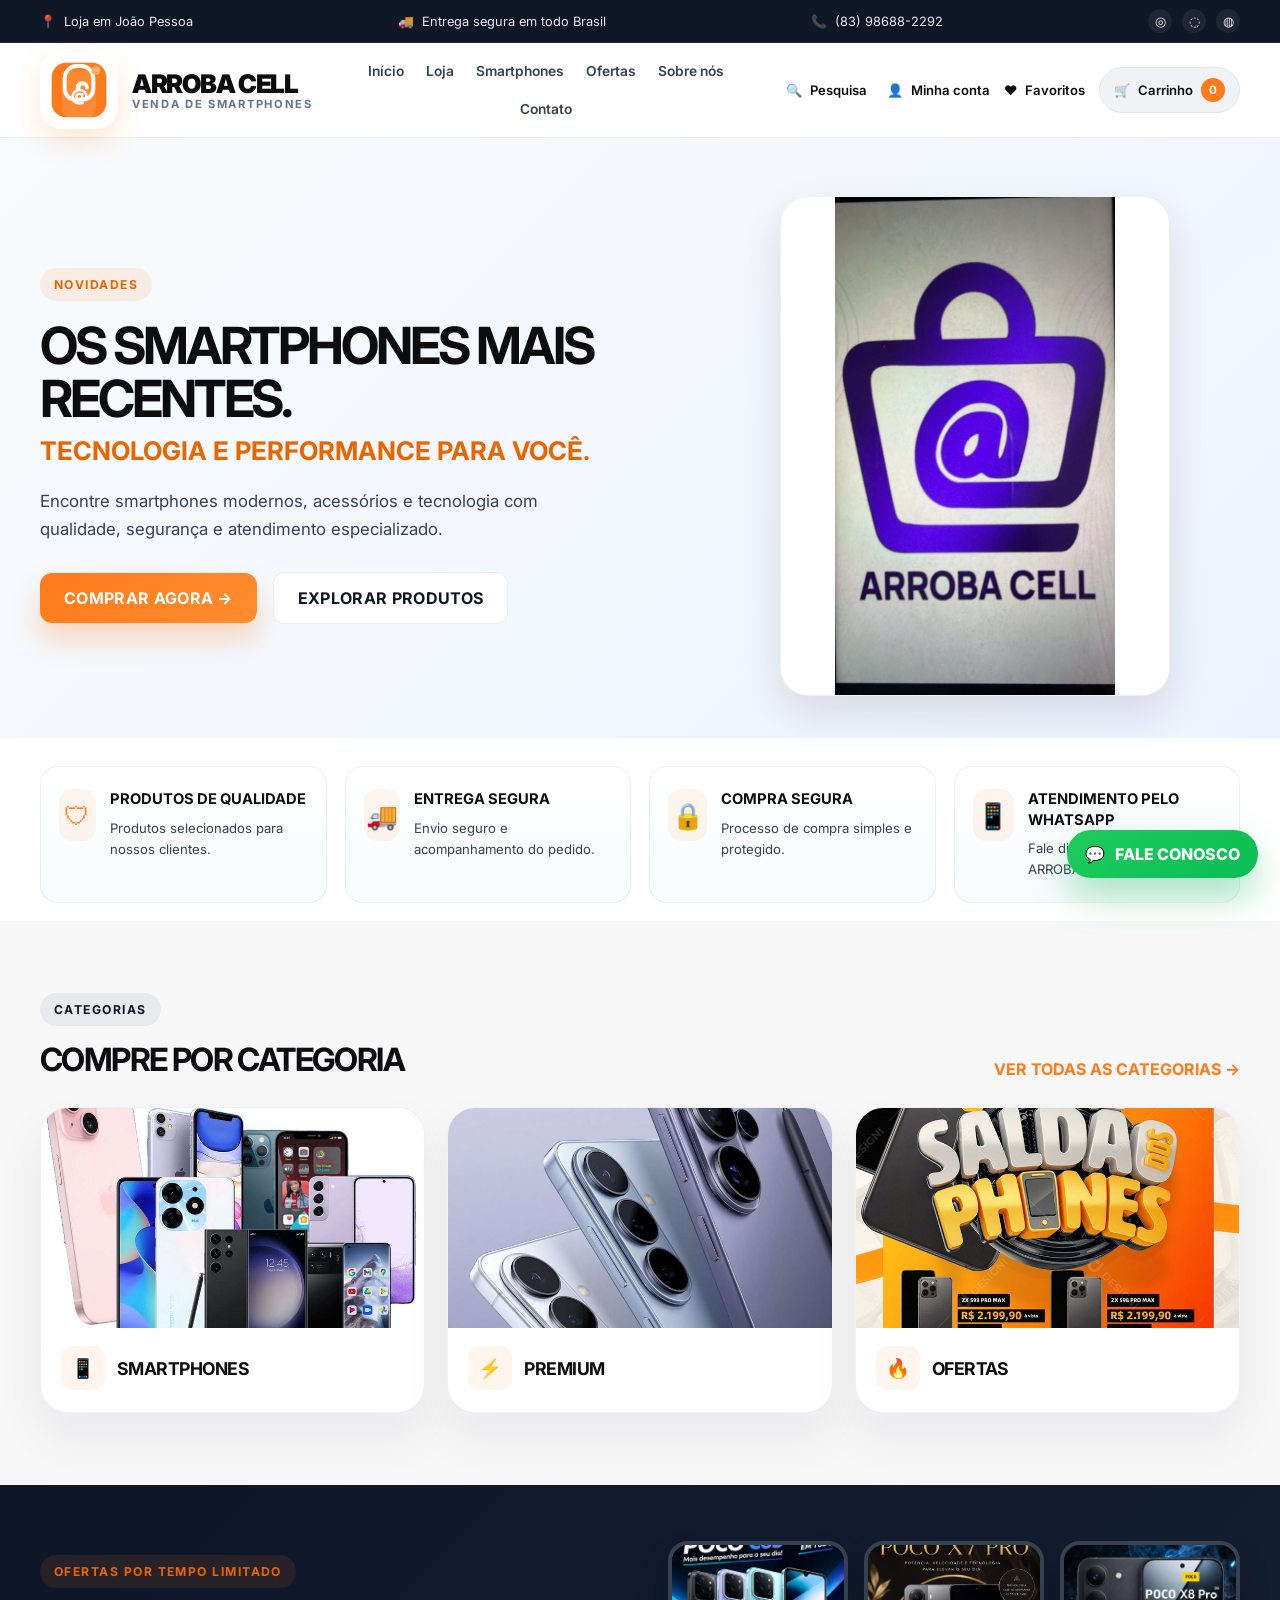
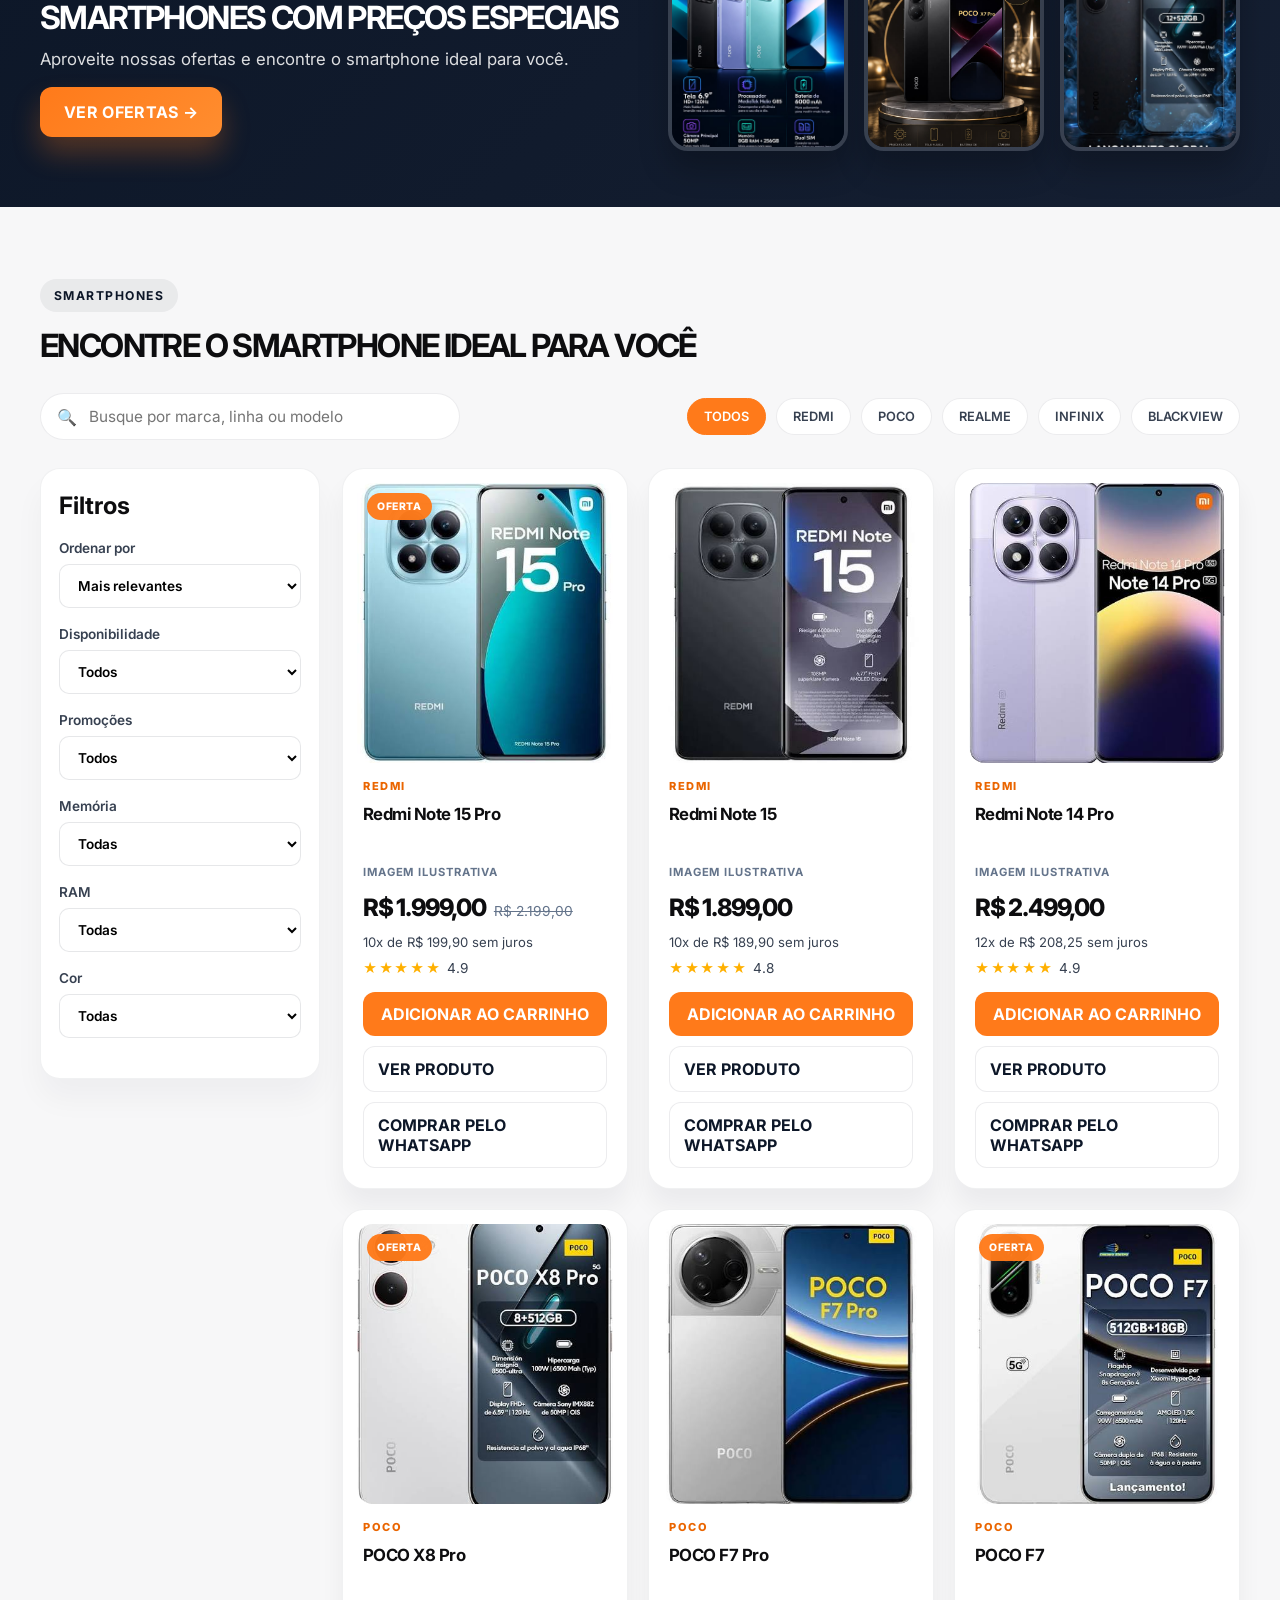
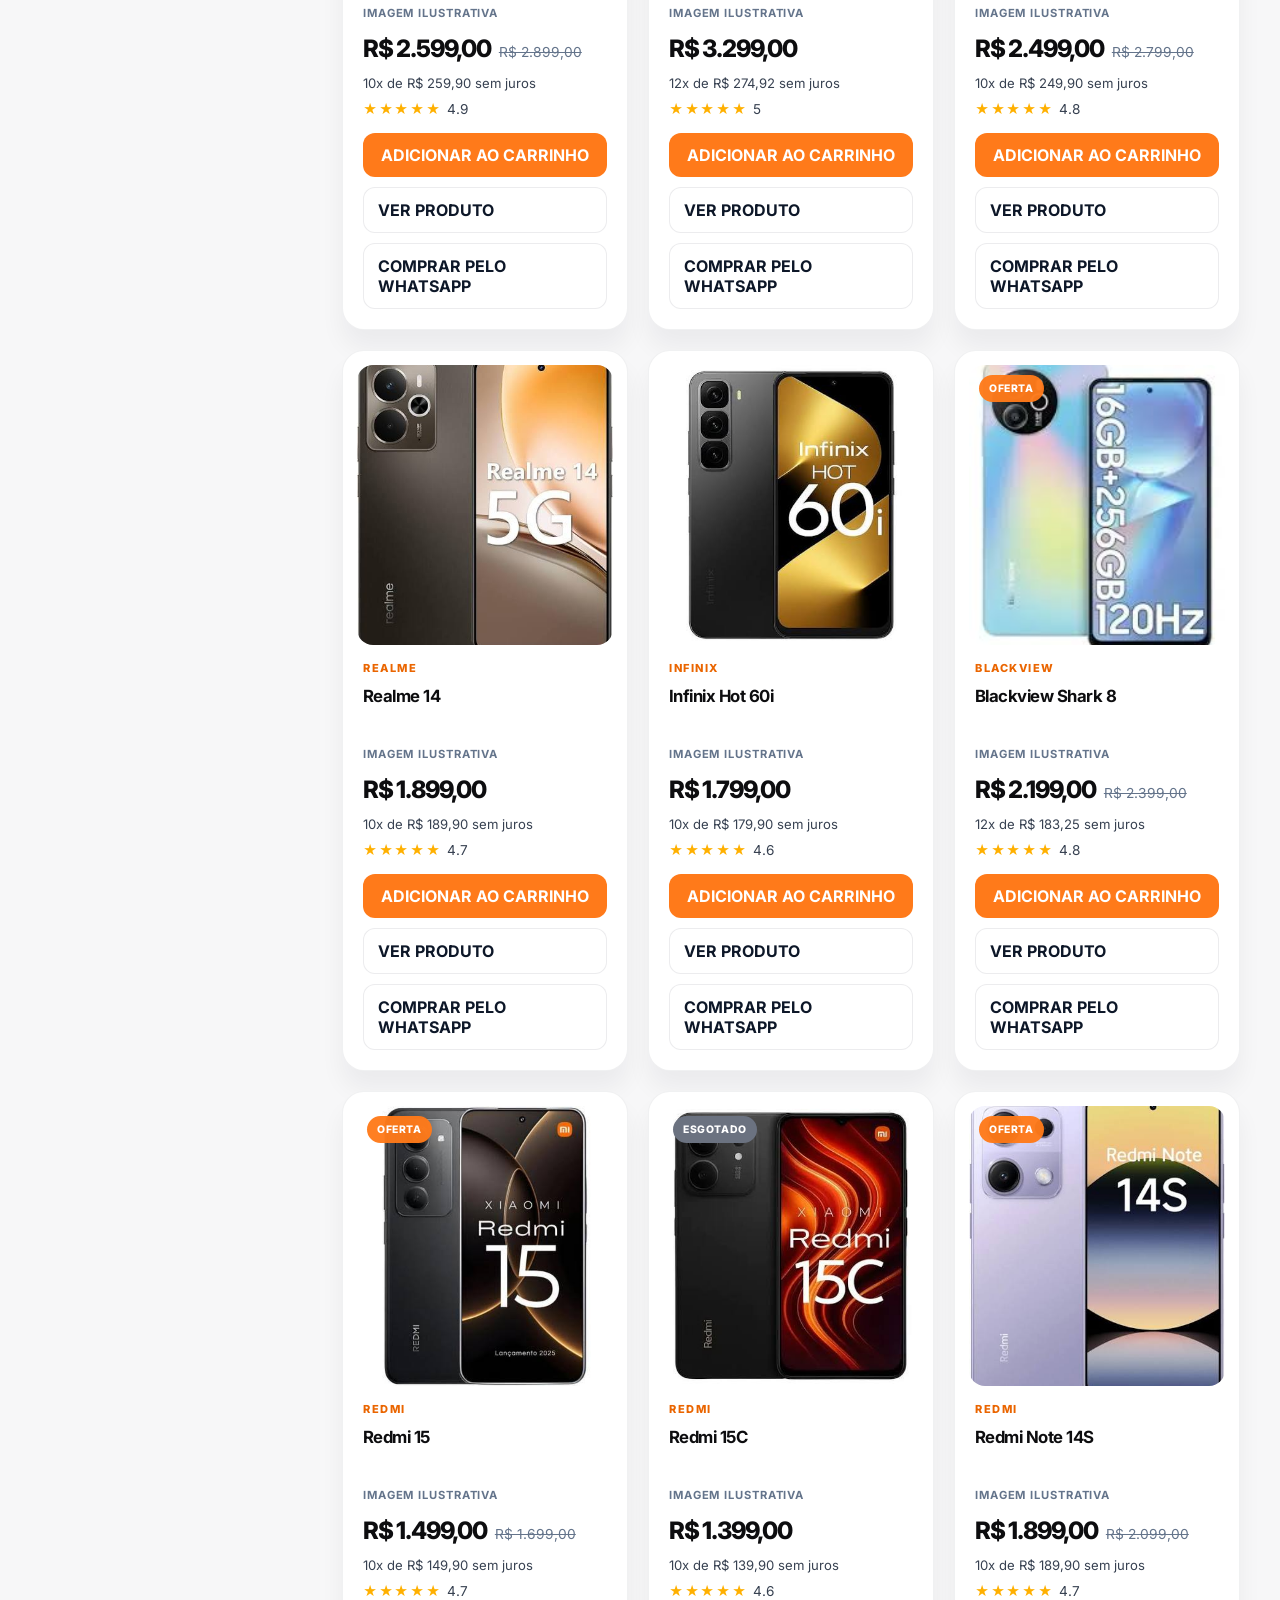
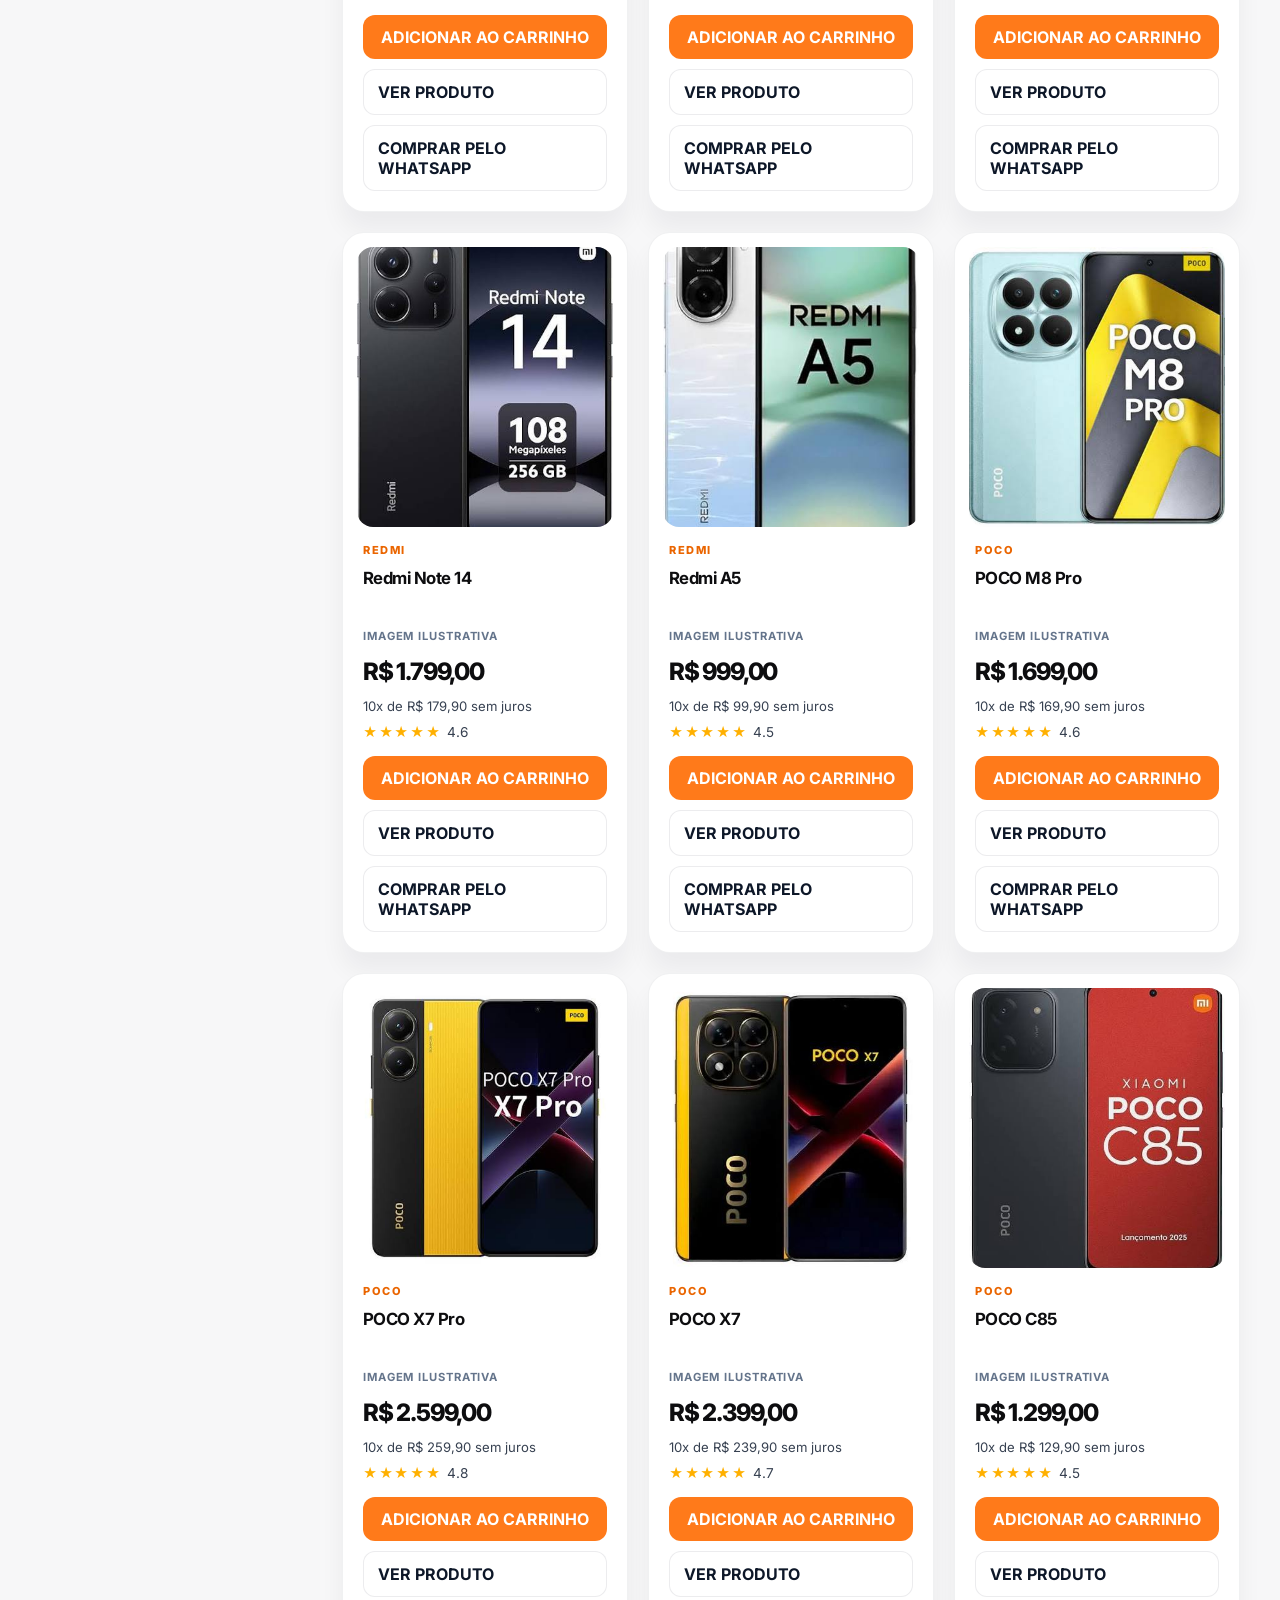
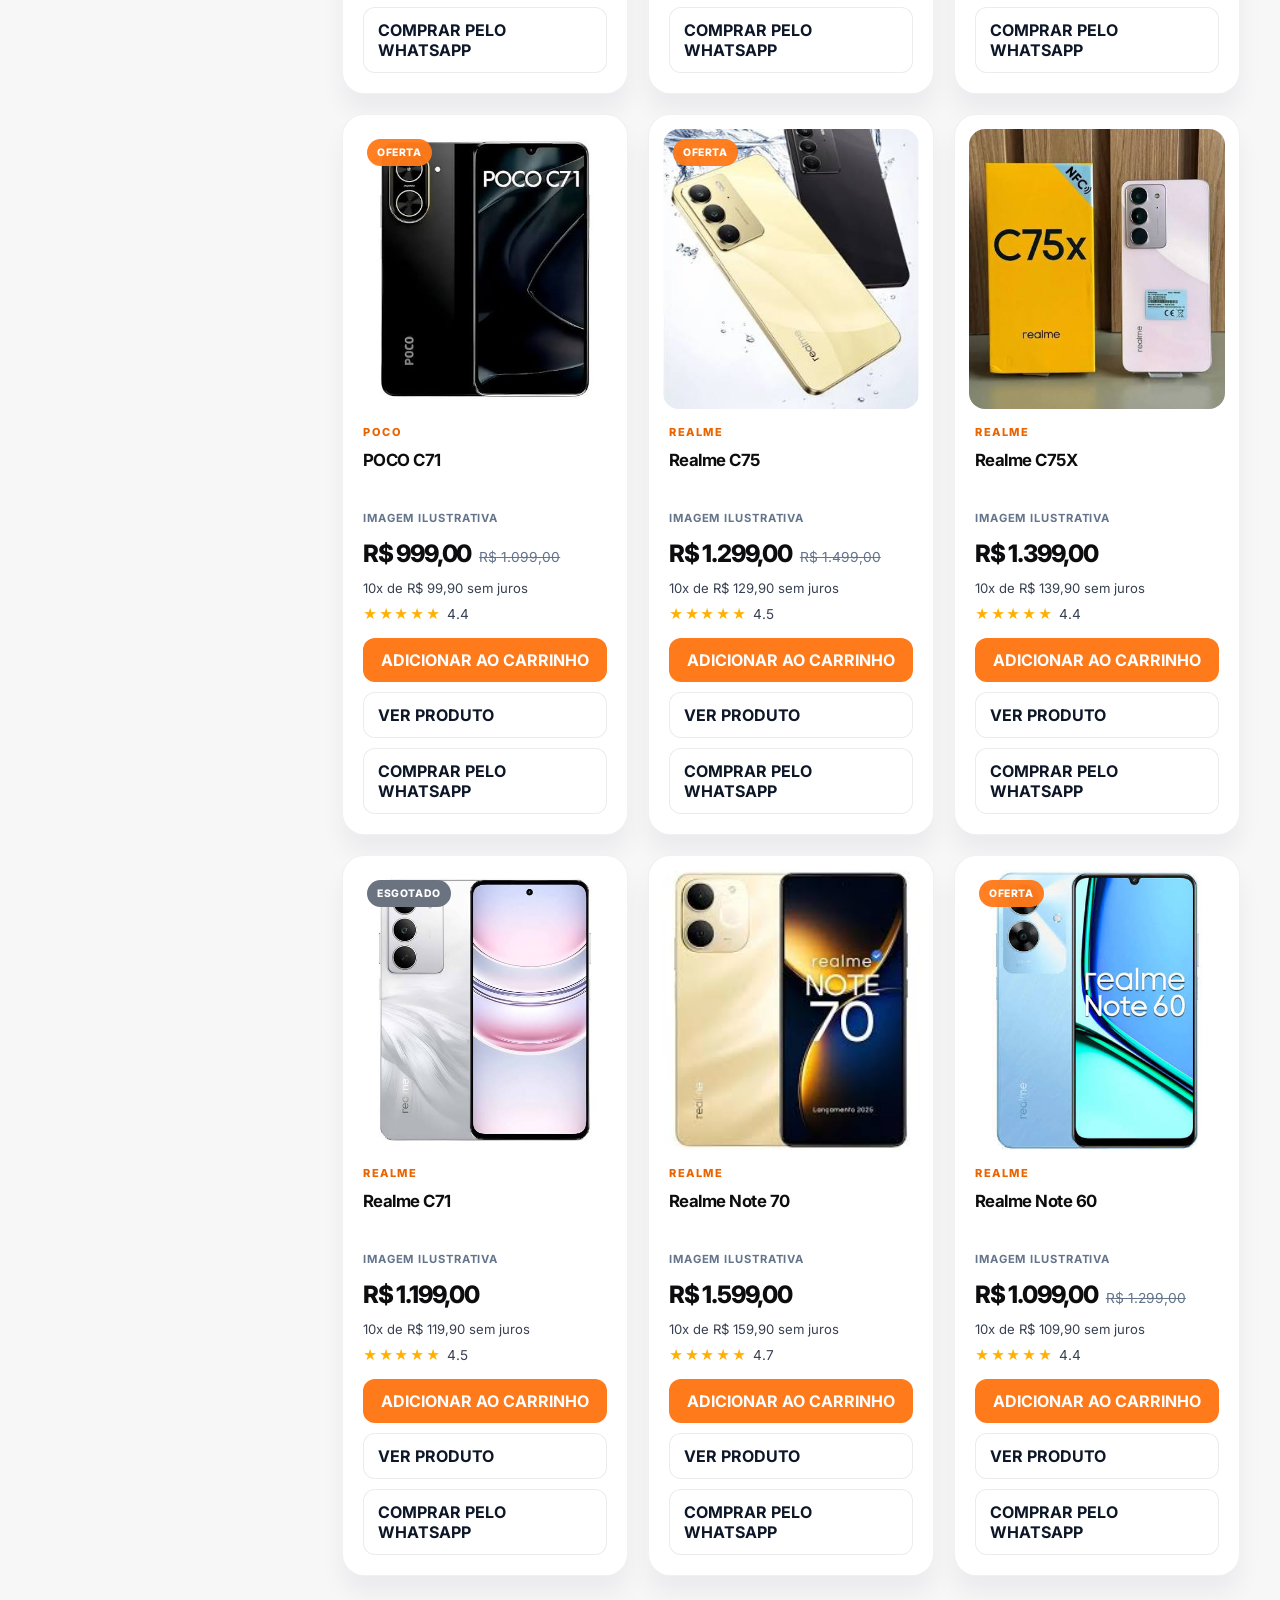
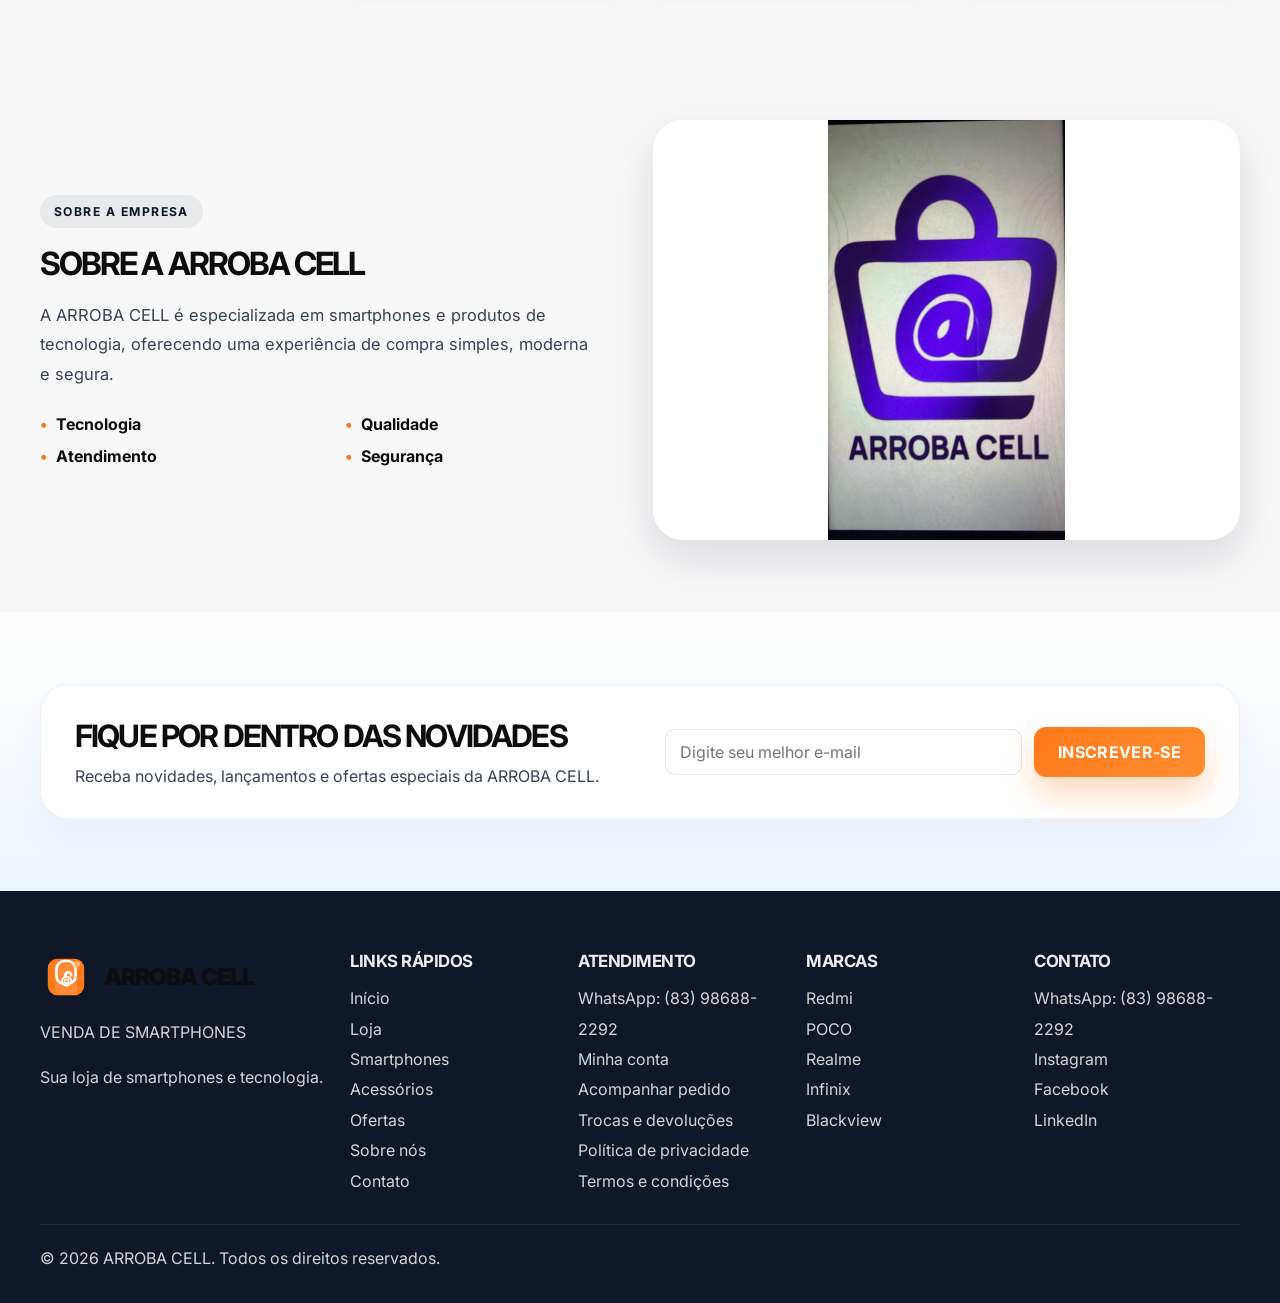
==== commit a3824e5a: "atualizaçâo do site" ====
--- a/index.html
+++ b/index.html
@@ -13,7 +13,7 @@
     <link
       href="https://fonts.googleapis.com/css2?family=Inter:wght@400;500;600;700;800;900&display=swap"
       rel="stylesheet"
-    />b 
+    />
     <link rel="stylesheet" href="styles.css" />
     <script defer src="script.js"></script>
   </head>
--- a/styles.css
+++ b/styles.css
@@ -1358,20 +1358,90 @@
 
 @media (max-width: 640px) {
   .topbar-inner {
-    flex-wrap: wrap;
-    justify-content: center;
-    padding: 10px 0;
+    flex-wrap: nowrap;
+    justify-content: space-between;
+    gap: 8px;
+    min-height: 34px;
+    padding: 6px 0;
+    font-size: 0.62rem;
+  }
+
+  .topbar-inner .topbar-item {
+    min-width: 0;
+    white-space: nowrap;
+  }
+
+  .topbar-inner .topbar-item:nth-child(2),
+  .topbar-socials {
+    display: none;
   }
 
   .header-inner {
-    min-height: 80px;
-  }
-
-  .header-actions .icon-button span:last-child,
+    min-height: 70px;
+    gap: 8px;
+  }
+
+  .brand {
+    min-width: 0;
+    gap: 8px;
+  }
+
+  .brand-mark {
+    width: 48px;
+    height: 48px;
+    border-radius: 14px;
+    box-shadow: 0 7px 16px rgba(255, 122, 26, 0.16);
+  }
+
+  .brand-name {
+    font-size: 1.05rem;
+    letter-spacing: -0.04em;
+  }
+
+  .brand-subtitle {
+    font-size: 0.5rem;
+    letter-spacing: 0.08em;
+  }
+
+  .header-actions {
+    gap: 6px;
+    flex-shrink: 0;
+  }
+
+  .header-actions .icon-button,
   .header-actions .favorite-link {
     display: none;
   }
 
+  .cart-button {
+    width: 42px;
+    height: 42px;
+    justify-content: center;
+    gap: 0;
+    padding: 8px;
+    border-radius: 12px;
+  }
+
+  .cart-button span:nth-child(2) {
+    display: none;
+  }
+
+  .cart-count {
+    position: absolute;
+    top: -5px;
+    right: -5px;
+    min-width: 19px;
+    height: 19px;
+    font-size: 0.62rem;
+  }
+
+  .menu-toggle {
+    flex-shrink: 0;
+    width: 42px;
+    height: 42px;
+    font-size: 1.25rem;
+  }
+
   .hero {
     padding-top: 30px;
   }
@@ -1382,6 +1452,21 @@
 
   .hero-visual {
     min-height: 360px;
+  }
+
+  .offer-phones {
+    width: 100%;
+    max-width: 100%;
+    gap: 8px;
+    overflow: hidden;
+  }
+
+  .offer-phones img {
+    width: calc((100% - 16px) / 3);
+    min-width: 0;
+    height: 150px;
+    border-width: 2px;
+    border-radius: 12px;
   }
 
   .hero-device--main {
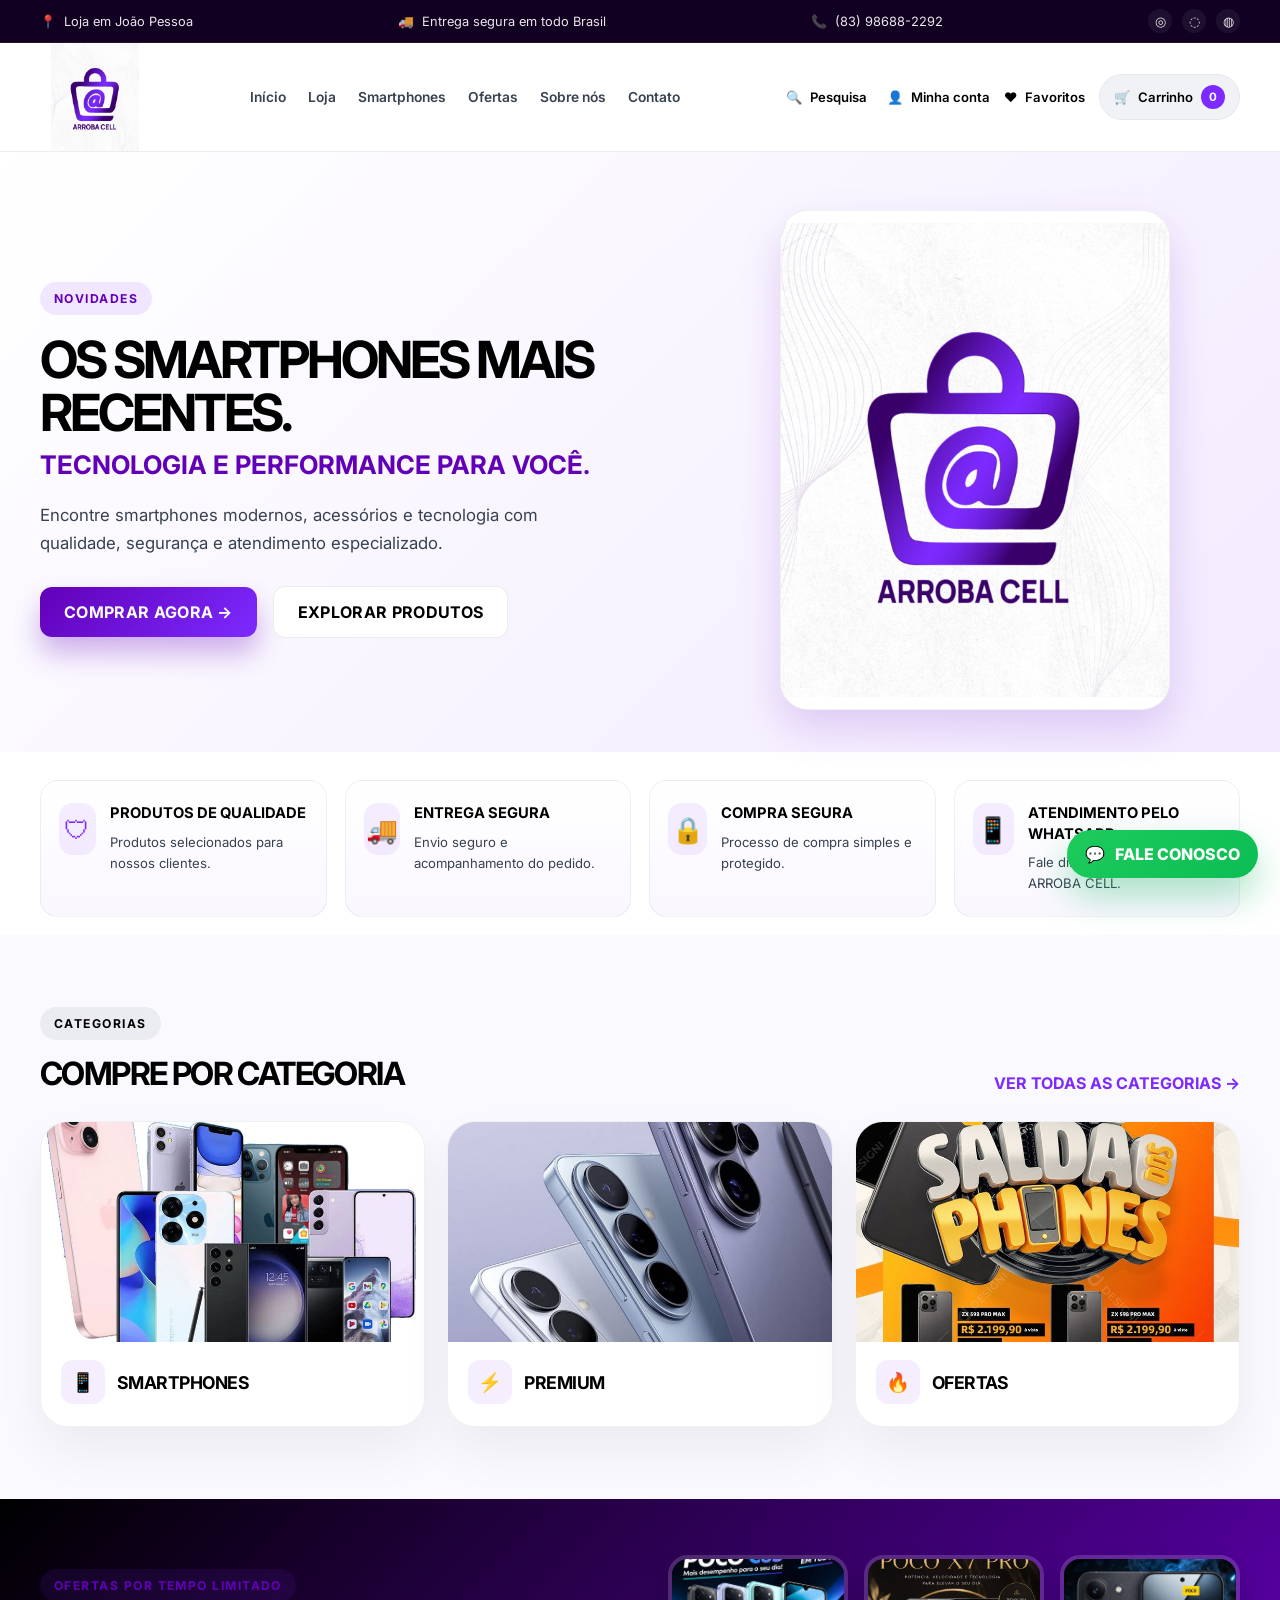
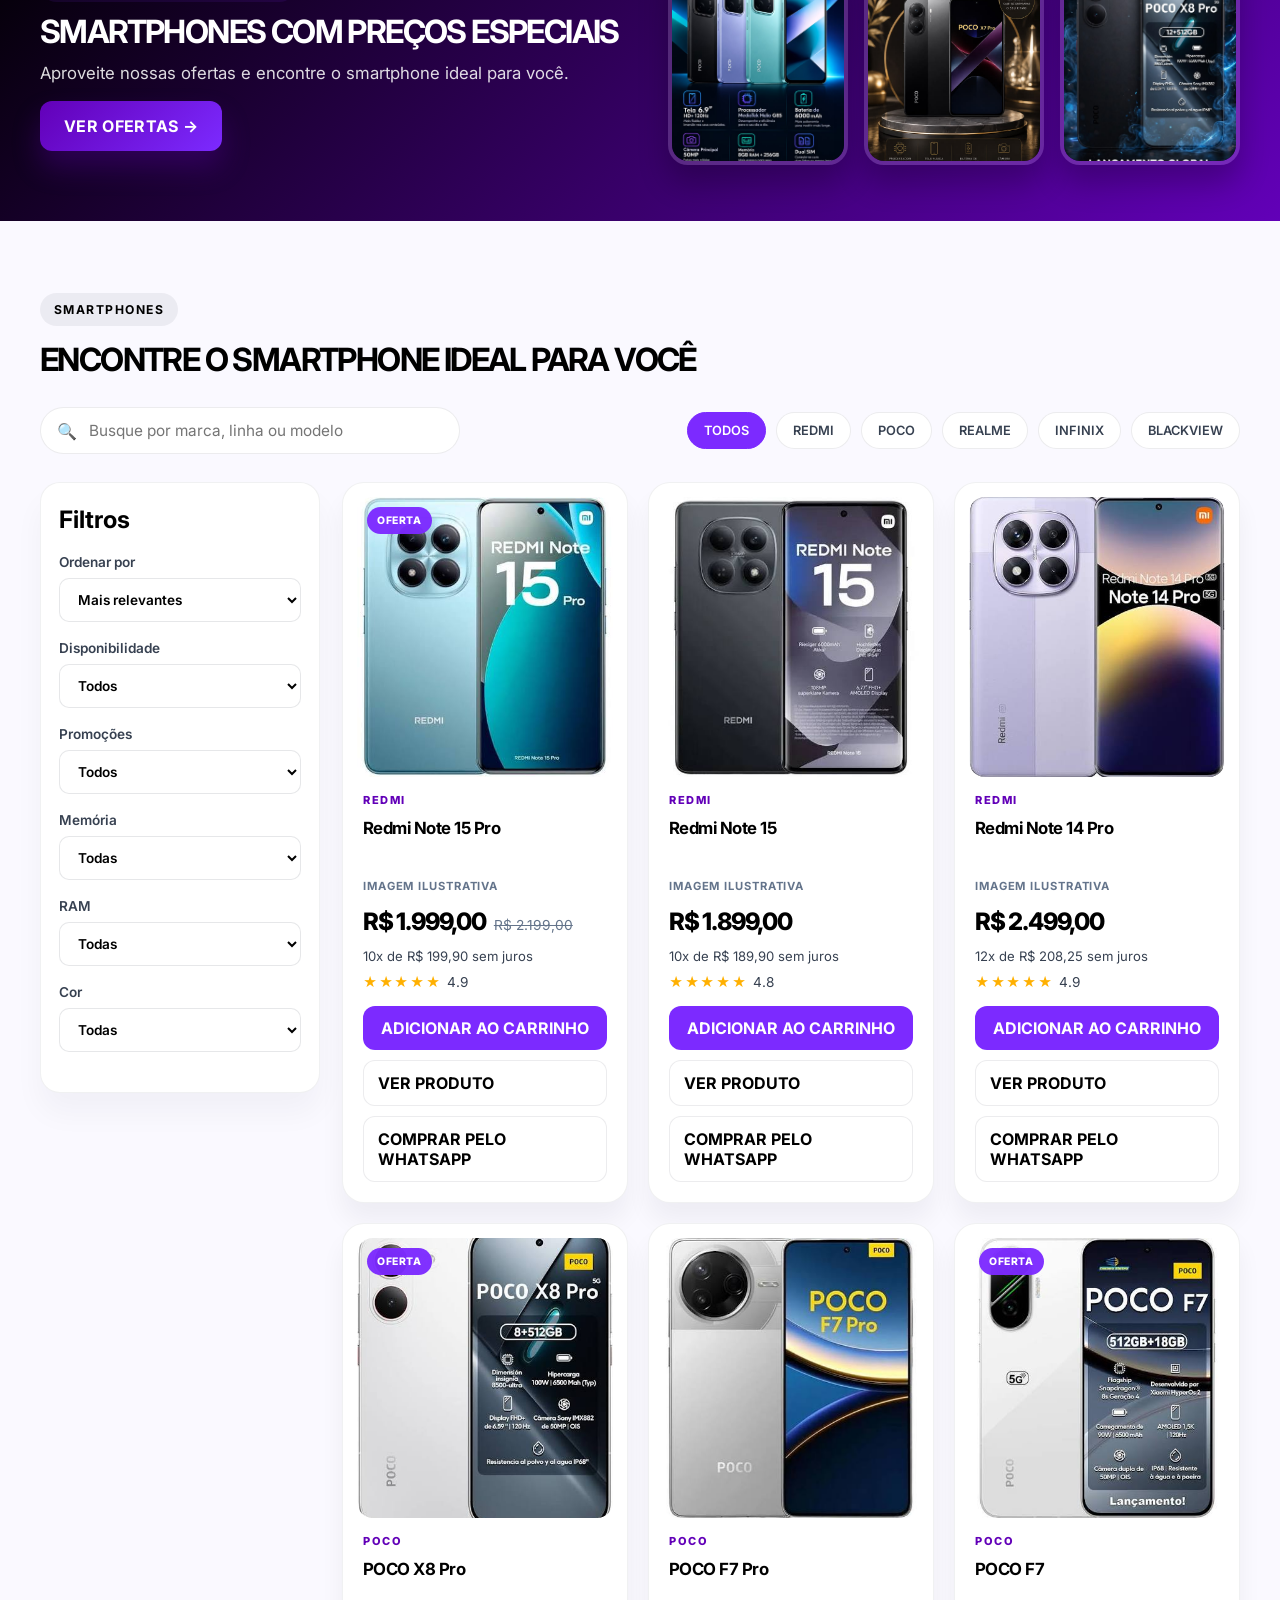
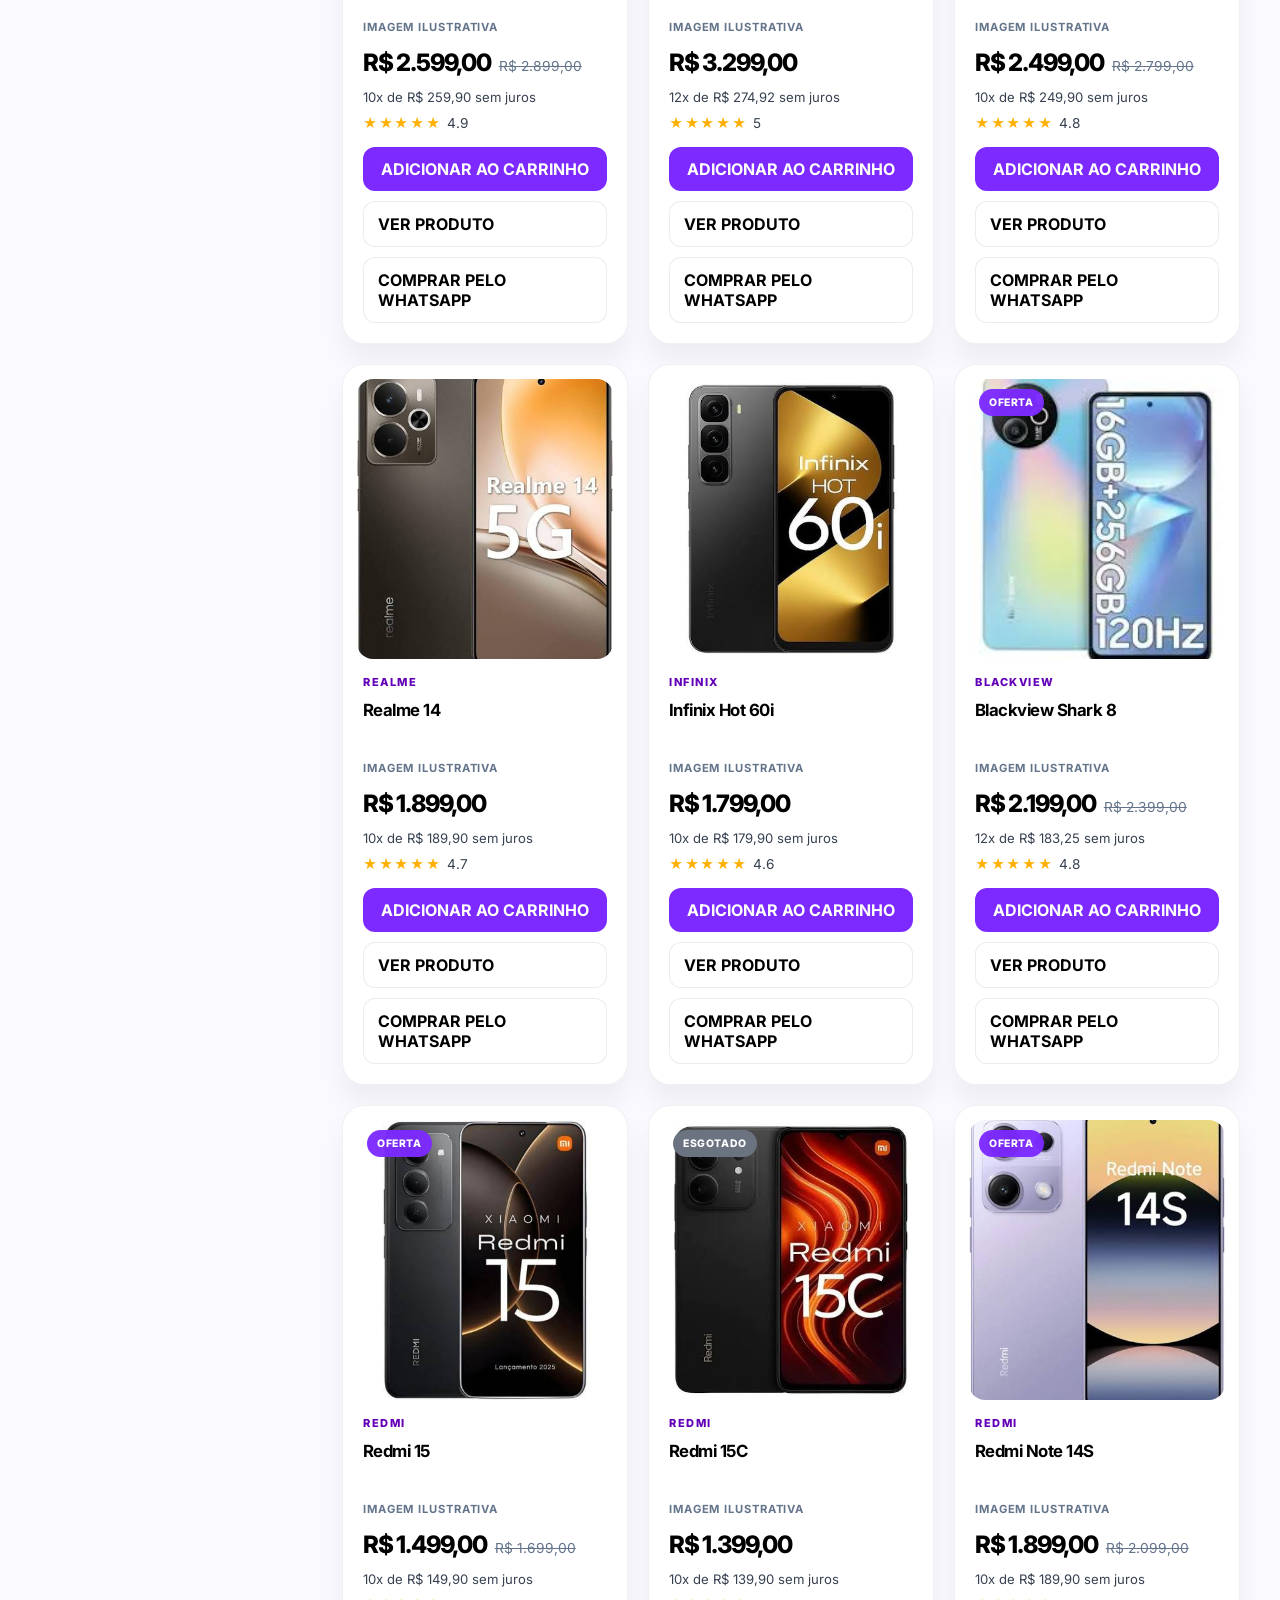
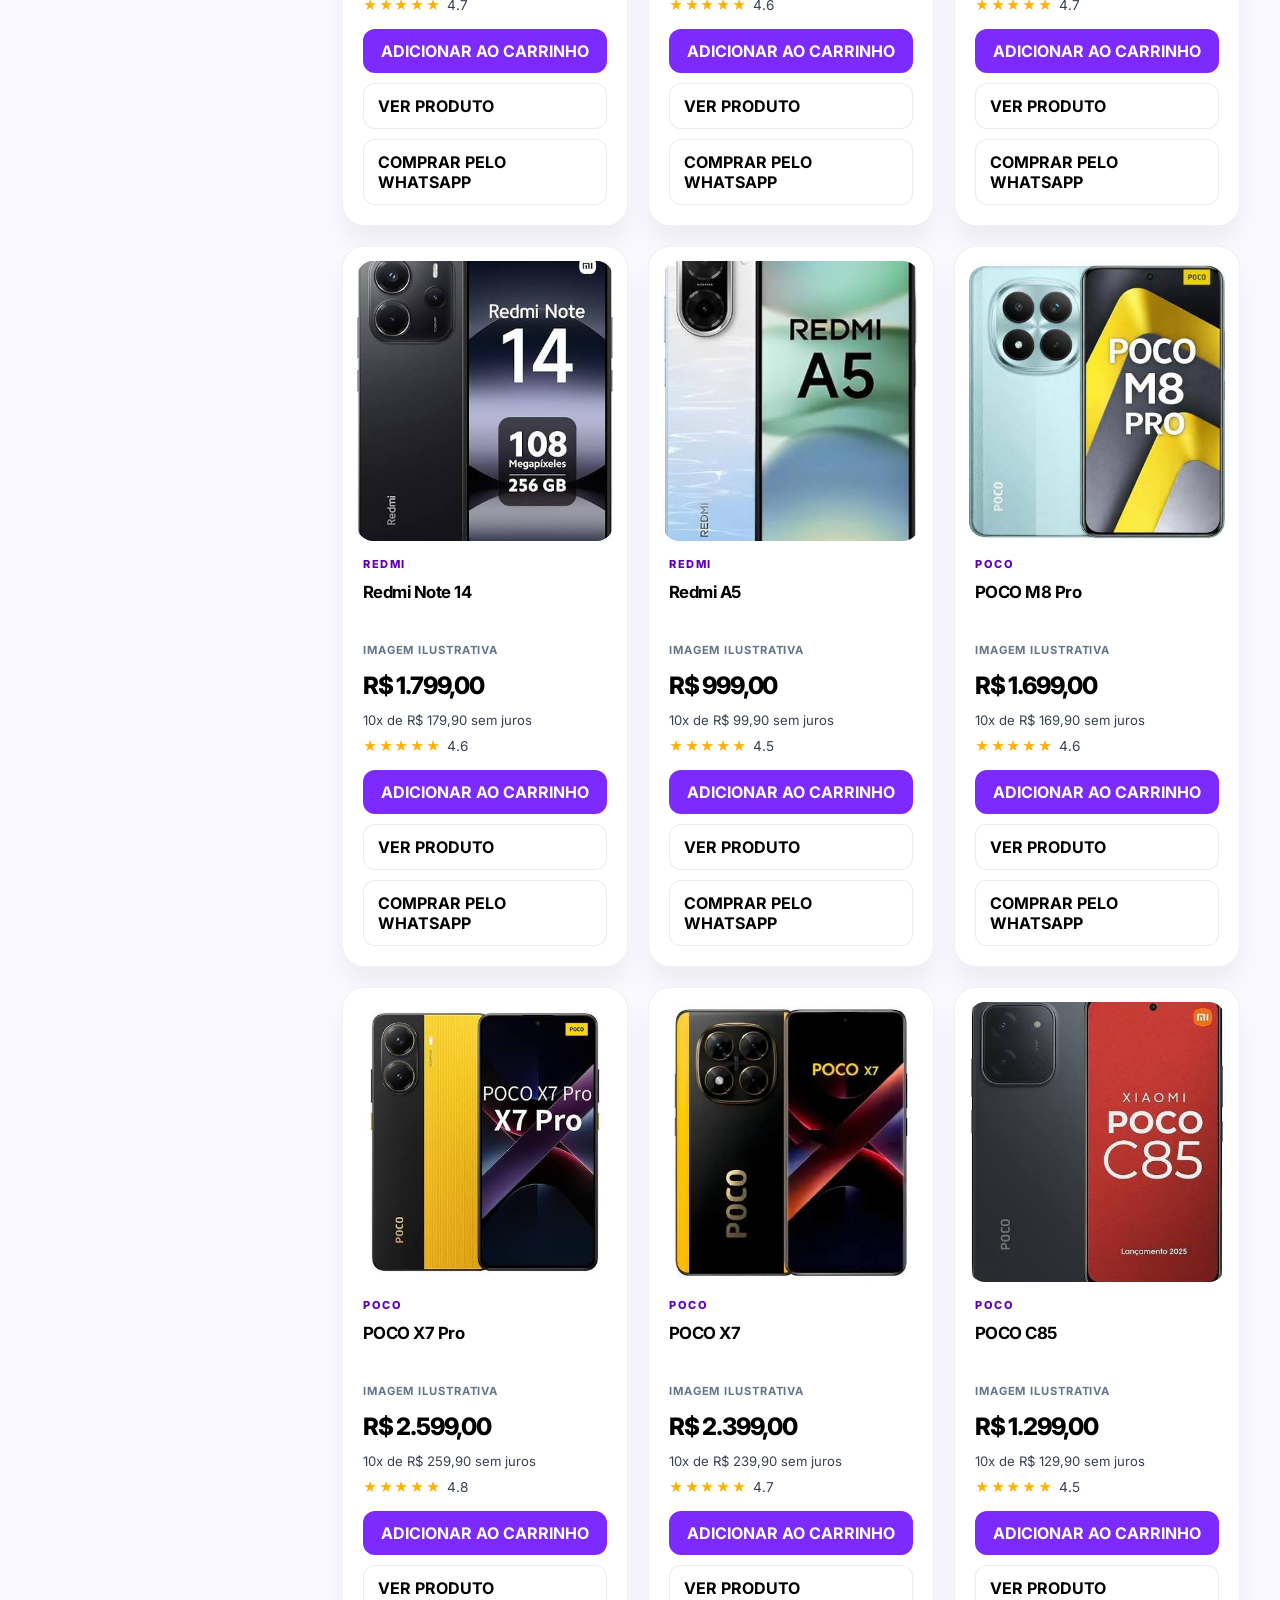
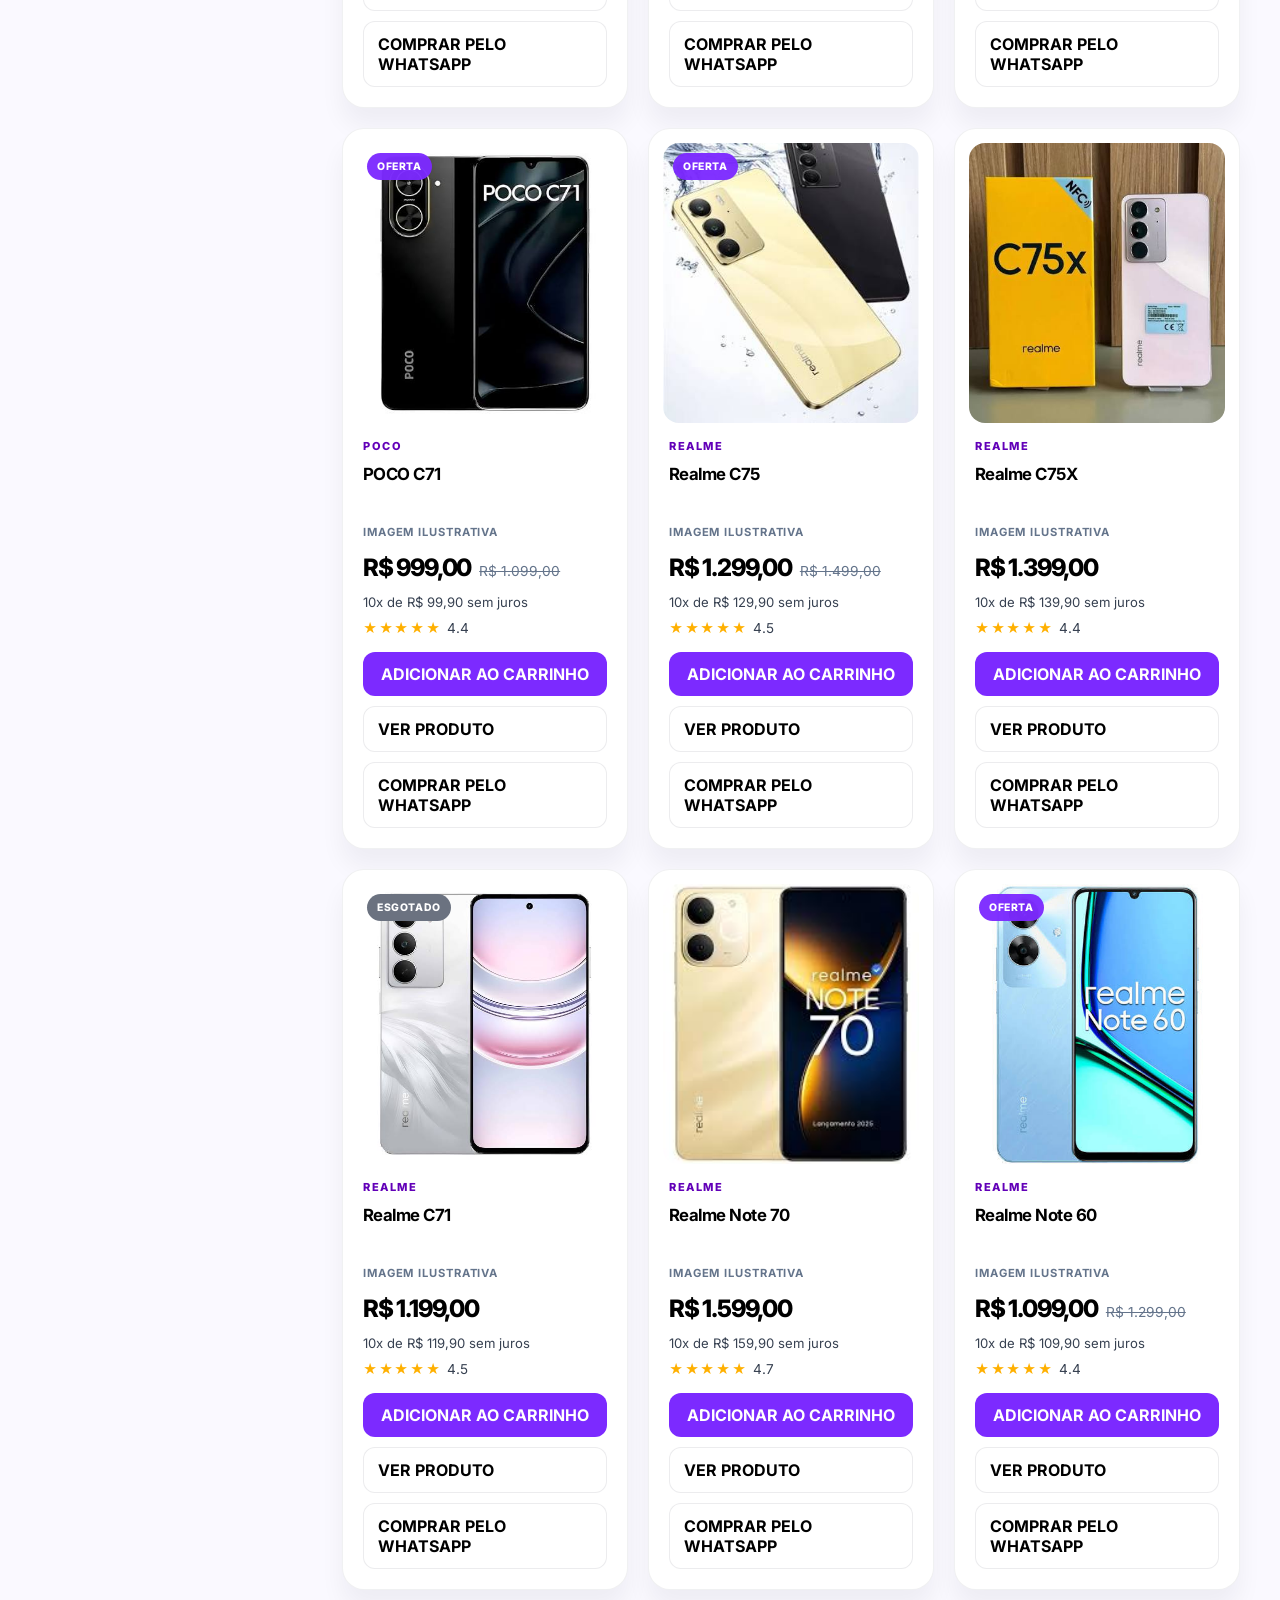
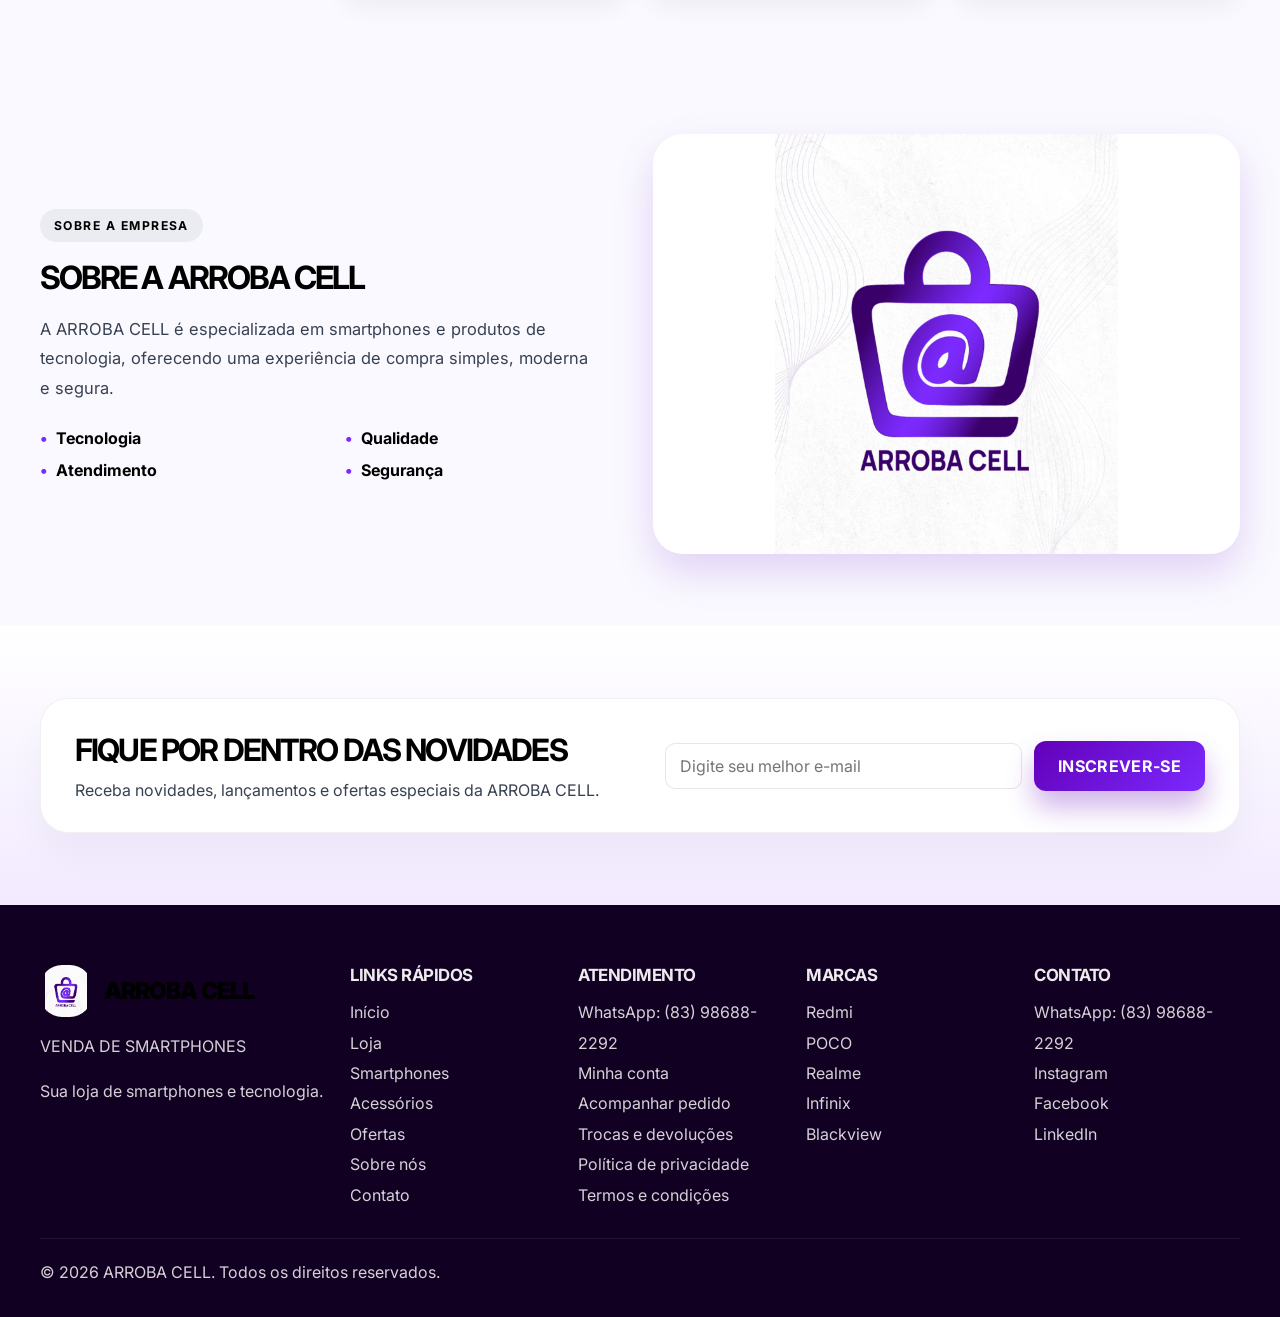
==== commit a11698e8: "atualizacâo do site" ====
--- a/index.html
+++ b/index.html
@@ -43,20 +43,7 @@
     <header class="site-header">
       <div class="container header-inner">
         <a href="index.html" class="brand" aria-label="ARROBA CELL home">
-          <span class="brand-mark" aria-hidden="true">
-            <svg viewBox="0 0 120 120" xmlns="http://www.w3.org/2000/svg">
-              <rect x="18" y="18" width="84" height="84" rx="22" fill="currentColor"/>
-              <rect x="34" y="30" width="52" height="72" rx="12" fill="white" opacity="0.12"/>
-              <path d="M38 41.5C38 31.5 46.5 23 56.5 23H63.5C73.5 23 82 31.5 82 41.5V58C82 67.4 74.4 75 65 75H55C45.6 75 38 67.4 38 58V41.5Z" fill="none" stroke="white" stroke-width="6" stroke-linecap="round" stroke-linejoin="round"/>
-              <path d="M55 56.4C55 50.8 59.5 46.4 65 46.4C70.5 46.4 75 50.8 75 56.4V59H69.6V56.4C69.6 54.3 68 52.7 65.9 52.7C63.8 52.7 62.2 54.3 62.2 56.4V59H55V56.4Z" fill="white"/>
-              <text x="60" y="77" font-size="25" font-family="Inter, Arial, sans-serif" font-weight="900" fill="white" text-anchor="middle">@</text>
-              <circle cx="86" cy="30" r="7" fill="#ffb067"/>
-            </svg>
-          </span>
-          <span class="brand-text">
-            <span class="brand-name">ARROBA CELL</span>
-            <span class="brand-subtitle">VENDA DE SMARTPHONES</span>
-          </span>
+          <img class="brand-logo" src="logomarca loja.png" alt="ARROBA CELL" />
         </a>
 
         <nav class="main-nav" aria-label="Menu principal">
@@ -110,7 +97,7 @@
           </div>
           <div class="hero-visual">
             <div class="hero-logo-wrap">
-              <img src="8260d007-521d-43d5-a016-6579e8c1d7e4.jpeg" alt="Logo ARROBA CELL" />
+              <img src="logomarca loja.png" alt="Logo ARROBA CELL" />
             </div>
           </div>
         </div>
@@ -308,7 +295,7 @@
             </ul>
           </div>
           <div class="about-visual">
-            <img src="8260d007-521d-43d5-a016-6579e8c1d7e4.jpeg" alt="Logo ARROBA CELL" />
+            <img src="logomarca loja.png" alt="Logo ARROBA CELL" />
           </div>
         </div>
       </section>
@@ -332,14 +319,7 @@
         <div class="footer-brand-wrap">
           <div class="footer-brand">
             <span class="brand-mark brand-mark--footer" aria-hidden="true">
-              <svg viewBox="0 0 120 120" xmlns="http://www.w3.org/2000/svg">
-                <rect x="18" y="18" width="84" height="84" rx="22" fill="currentColor"/>
-                <rect x="34" y="30" width="52" height="72" rx="12" fill="white" opacity="0.12"/>
-                <path d="M38 41.5C38 31.5 46.5 23 56.5 23H63.5C73.5 23 82 31.5 82 41.5V58C82 67.4 74.4 75 65 75H55C45.6 75 38 67.4 38 58V41.5Z" fill="none" stroke="white" stroke-width="6" stroke-linecap="round" stroke-linejoin="round"/>
-                <path d="M55 56.4C55 50.8 59.5 46.4 65 46.4C70.5 46.4 75 50.8 75 56.4V59H69.6V56.4C69.6 54.3 68 52.7 65.9 52.7C63.8 52.7 62.2 54.3 62.2 56.4V59H55V56.4Z" fill="white"/>
-                <text x="60" y="77" font-size="25" font-family="Inter, Arial, sans-serif" font-weight="900" fill="white" text-anchor="middle">@</text>
-                <circle cx="86" cy="30" r="7" fill="#ffb067"/>
-              </svg>
+              <img src="logomarca loja.png" alt="" />
             </span>
             <div class="brand-text">
               <span class="brand-name brand-name--footer">ARROBA CELL</span>
--- a/styles.css
+++ b/styles.css
@@ -1,17 +1,17 @@
 :root {
-  --bg: #f7f7f8;
+  --bg: #faf9ff;
   --white: #ffffff;
-  --black: #0d0d0f;
-  --navy: #0d1728;
-  --navy-2: #101827;
-  --orange: #ff7a1a;
-  --orange-dark: #ea6500;
+  --black: #000000;
+  --navy: #000000;
+  --navy-2: #120022;
+  --orange: #7c2aff;
+  --orange-dark: #6200b8;
   --gray-100: #f0f2f5;
   --gray-200: #e5e7eb;
   --gray-300: #d1d5db;
   --gray-500: #64748b;
   --gray-700: #374151;
-  --shadow: 0 18px 42px rgba(15, 23, 42, 0.12);
+  --shadow: 0 18px 42px rgba(98, 0, 184, 0.16);
   --radius-xl: 28px;
   --radius-lg: 18px;
   --radius-md: 12px;
@@ -112,8 +112,14 @@
 .brand {
   display: flex;
   align-items: center;
-  gap: 14px;
   line-height: 1.1;
+}
+
+.brand-logo {
+  width: 110px;
+  height: 108px;
+  display: block;
+  object-fit: contain;
 }
 
 .brand-text {
@@ -127,9 +133,9 @@
   display: inline-flex;
   align-items: center;
   justify-content: center;
-  color: #ff7a1a;
+  color: var(--orange);
   flex-shrink: 0;
-  box-shadow: 0 12px 28px rgba(255, 122, 26, 0.18);
+  box-shadow: 0 12px 28px rgba(124, 42, 255, 0.2);
   border-radius: 22px;
 }
 
@@ -137,6 +143,14 @@
   width: 100%;
   height: 100%;
   display: block;
+}
+
+.brand-mark img {
+  width: 100%;
+  height: 100%;
+  display: block;
+  object-fit: contain;
+  border-radius: inherit;
 }
 
 .brand-name {
@@ -248,7 +262,7 @@
 }
 
 .hero {
-  background: linear-gradient(135deg, #f8fafc 0%, #eef4ff 100%);
+  background: linear-gradient(135deg, #ffffff 0%, #f2eaff 100%);
   padding: 48px 0 32px;
 }
 
@@ -263,7 +277,7 @@
   display: inline-flex;
   align-items: center;
   border-radius: 999px;
-  background: rgba(255, 122, 26, 0.1);
+  background: rgba(124, 42, 255, 0.1);
   color: var(--orange-dark);
   font-weight: 700;
   font-size: 0.76rem;
@@ -327,9 +341,9 @@
 }
 
 .button.primary {
-  background: linear-gradient(135deg, var(--orange) 0%, #ff8d2f 100%);
+  background: linear-gradient(135deg, var(--orange-dark) 0%, var(--orange) 100%);
   color: var(--white);
-  box-shadow: 0 16px 28px rgba(255, 122, 26, 0.28);
+  box-shadow: 0 16px 28px rgba(98, 0, 184, 0.3);
 }
 
 .button.secondary {
@@ -417,7 +431,7 @@
   gap: 14px;
   padding: 22px 18px;
   border: 1px solid rgba(15, 23, 42, 0.06);
-  background: linear-gradient(180deg, #ffffff 0%, #f8fafc 100%);
+  background: linear-gradient(180deg, #ffffff 0%, #faf7ff 100%);
   border-radius: var(--radius-lg);
 }
 
@@ -427,7 +441,7 @@
   border-radius: 14px;
   display: grid;
   place-items: center;
-  background: rgba(255, 122, 26, 0.08);
+  background: rgba(124, 42, 255, 0.08);
   color: var(--orange);
   font-size: 1.6rem;
 }
@@ -514,7 +528,7 @@
   display: grid;
   place-items: center;
   border-radius: 12px;
-  background: rgba(255, 122, 26, 0.08);
+  background: rgba(124, 42, 255, 0.08);
   color: var(--orange);
   font-size: 1.2rem;
 }
@@ -526,7 +540,7 @@
 }
 
 .offer-banner {
-  background: linear-gradient(135deg, #0d1728 0%, #151f32 100%);
+  background: linear-gradient(135deg, #000000 0%, #6200b8 100%);
   padding: 56px 0;
   color: var(--white);
   position: relative;
@@ -690,7 +704,7 @@
 
 .product-image-wrap {
   position: relative;
-  background: linear-gradient(180deg, #f1f5f9 0%, #e9eef6 100%);
+  background: linear-gradient(180deg, #f7f1ff 0%, #eadbff 100%);
   border-radius: 16px;
   overflow: hidden;
   height: 280px;
@@ -706,7 +720,7 @@
   position: absolute;
   left: 10px;
   top: 10px;
-  background: rgba(255, 122, 26, 0.96);
+  background: rgba(124, 42, 255, 0.96);
   color: var(--white);
   border-radius: 999px;
   padding: 7px 10px;
@@ -860,7 +874,7 @@
 }
 
 .newsletter {
-  background: linear-gradient(180deg, #ffffff 0%, #eff5ff 100%);
+  background: linear-gradient(180deg, #ffffff 0%, #f2eaff 100%);
 }
 
 .newsletter-inner {
@@ -1383,14 +1397,18 @@
 
   .brand {
     min-width: 0;
-    gap: 8px;
+  }
+
+  .brand-logo {
+    width: 64px;
+    height: 68px;
   }
 
   .brand-mark {
     width: 48px;
     height: 48px;
     border-radius: 14px;
-    box-shadow: 0 7px 16px rgba(255, 122, 26, 0.16);
+    box-shadow: 0 7px 16px rgba(124, 42, 255, 0.2);
   }
 
   .brand-name {
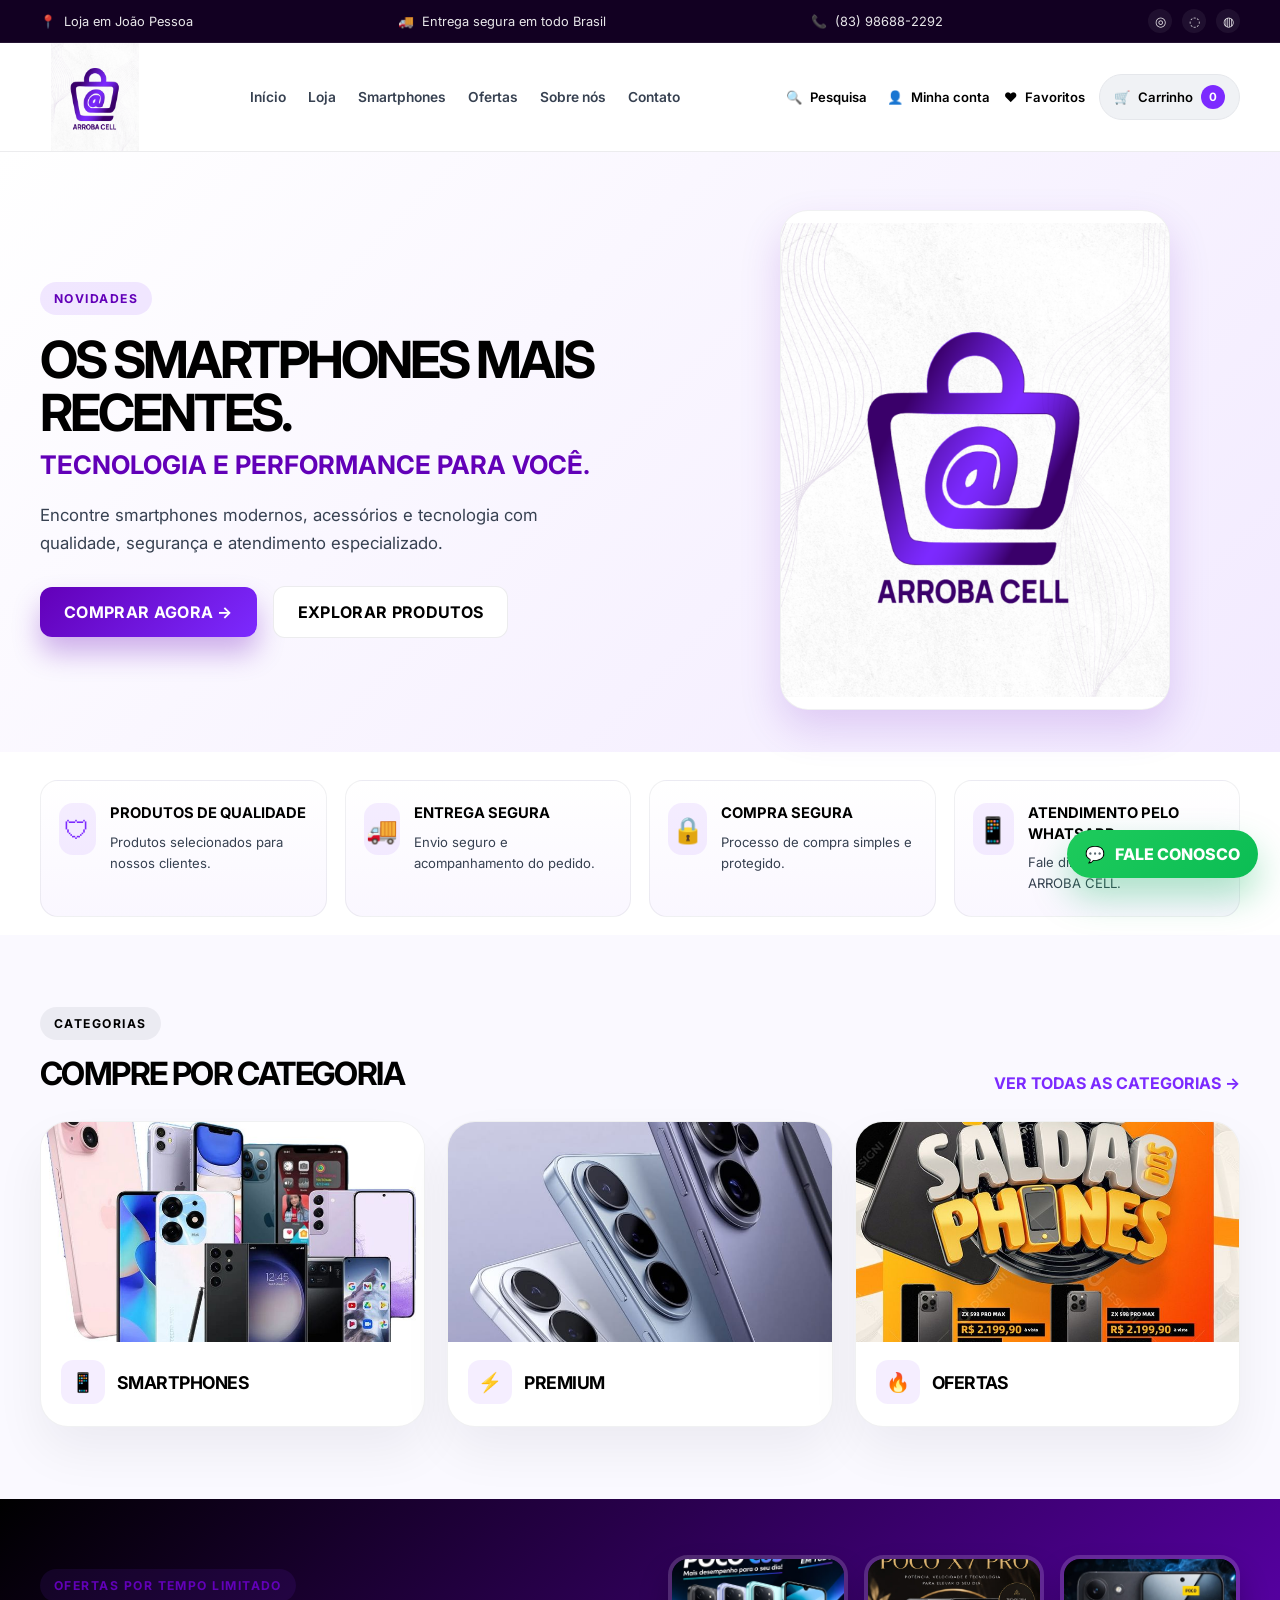
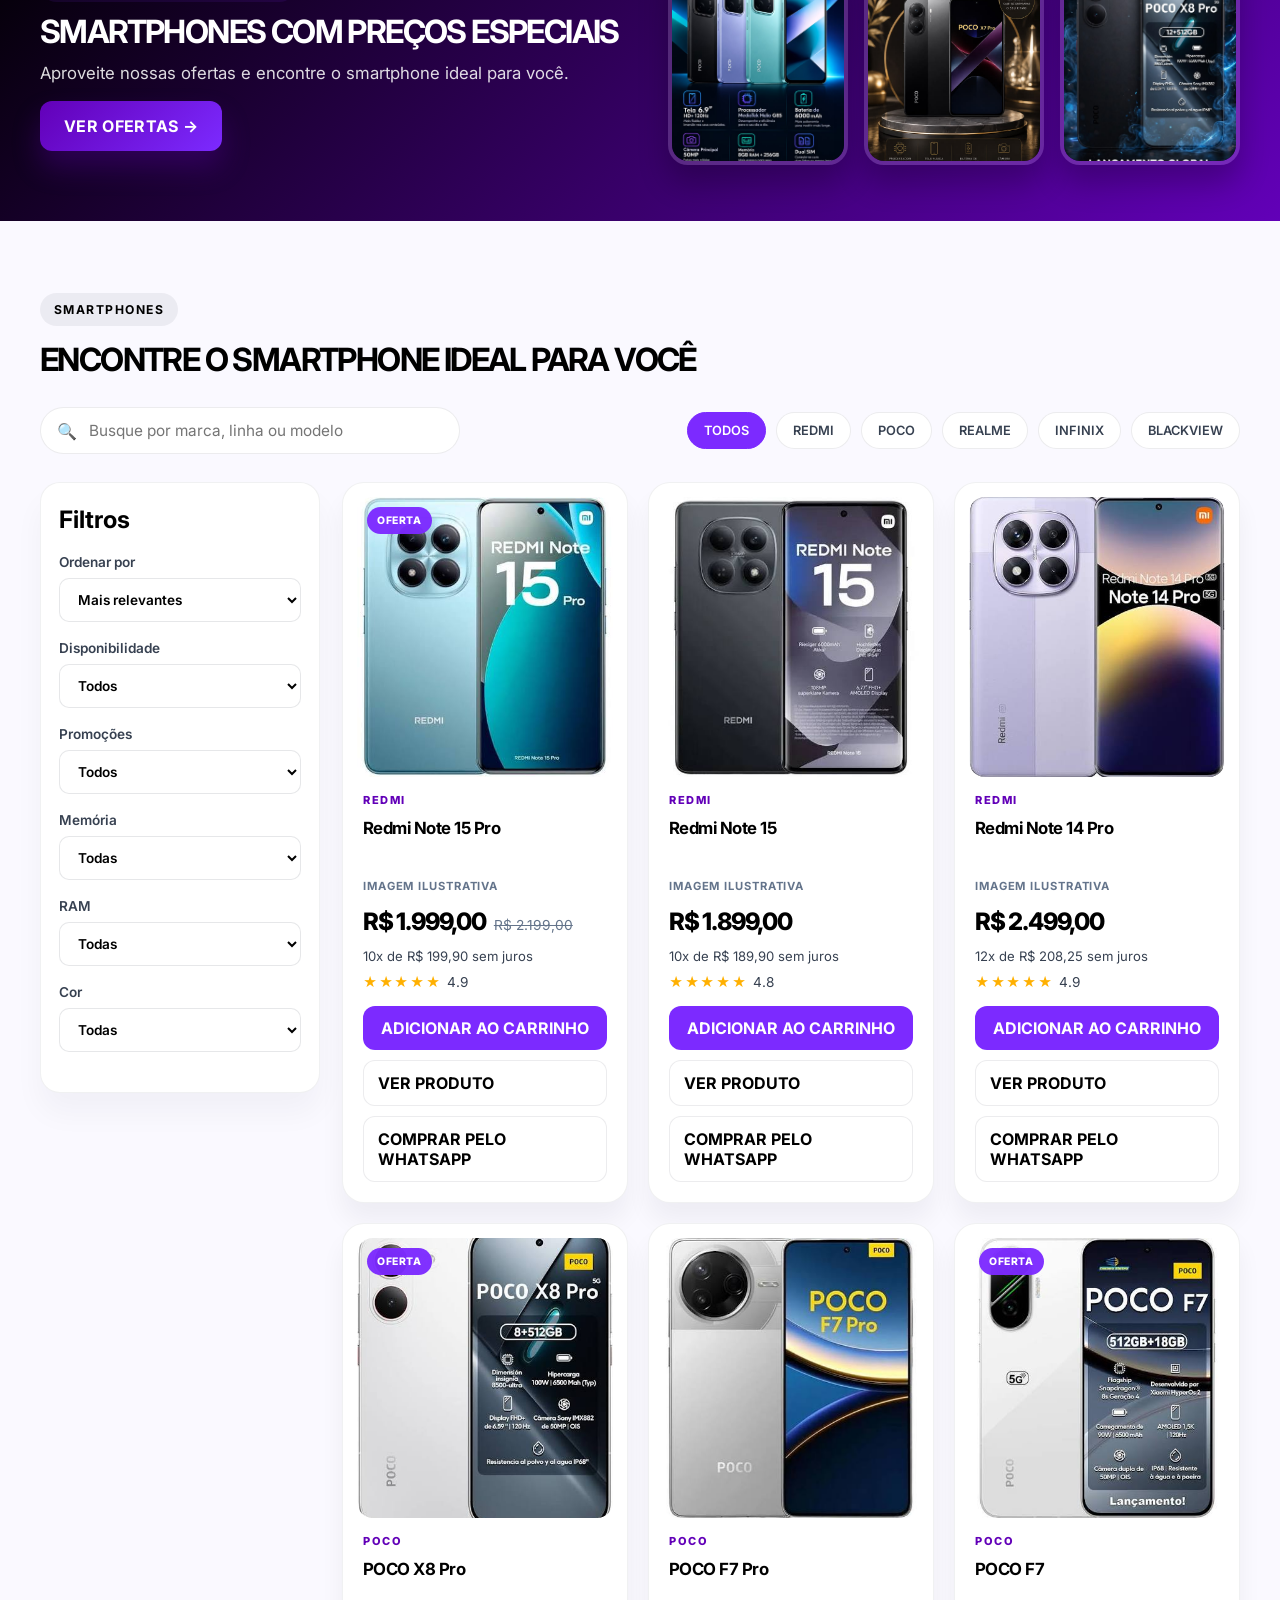
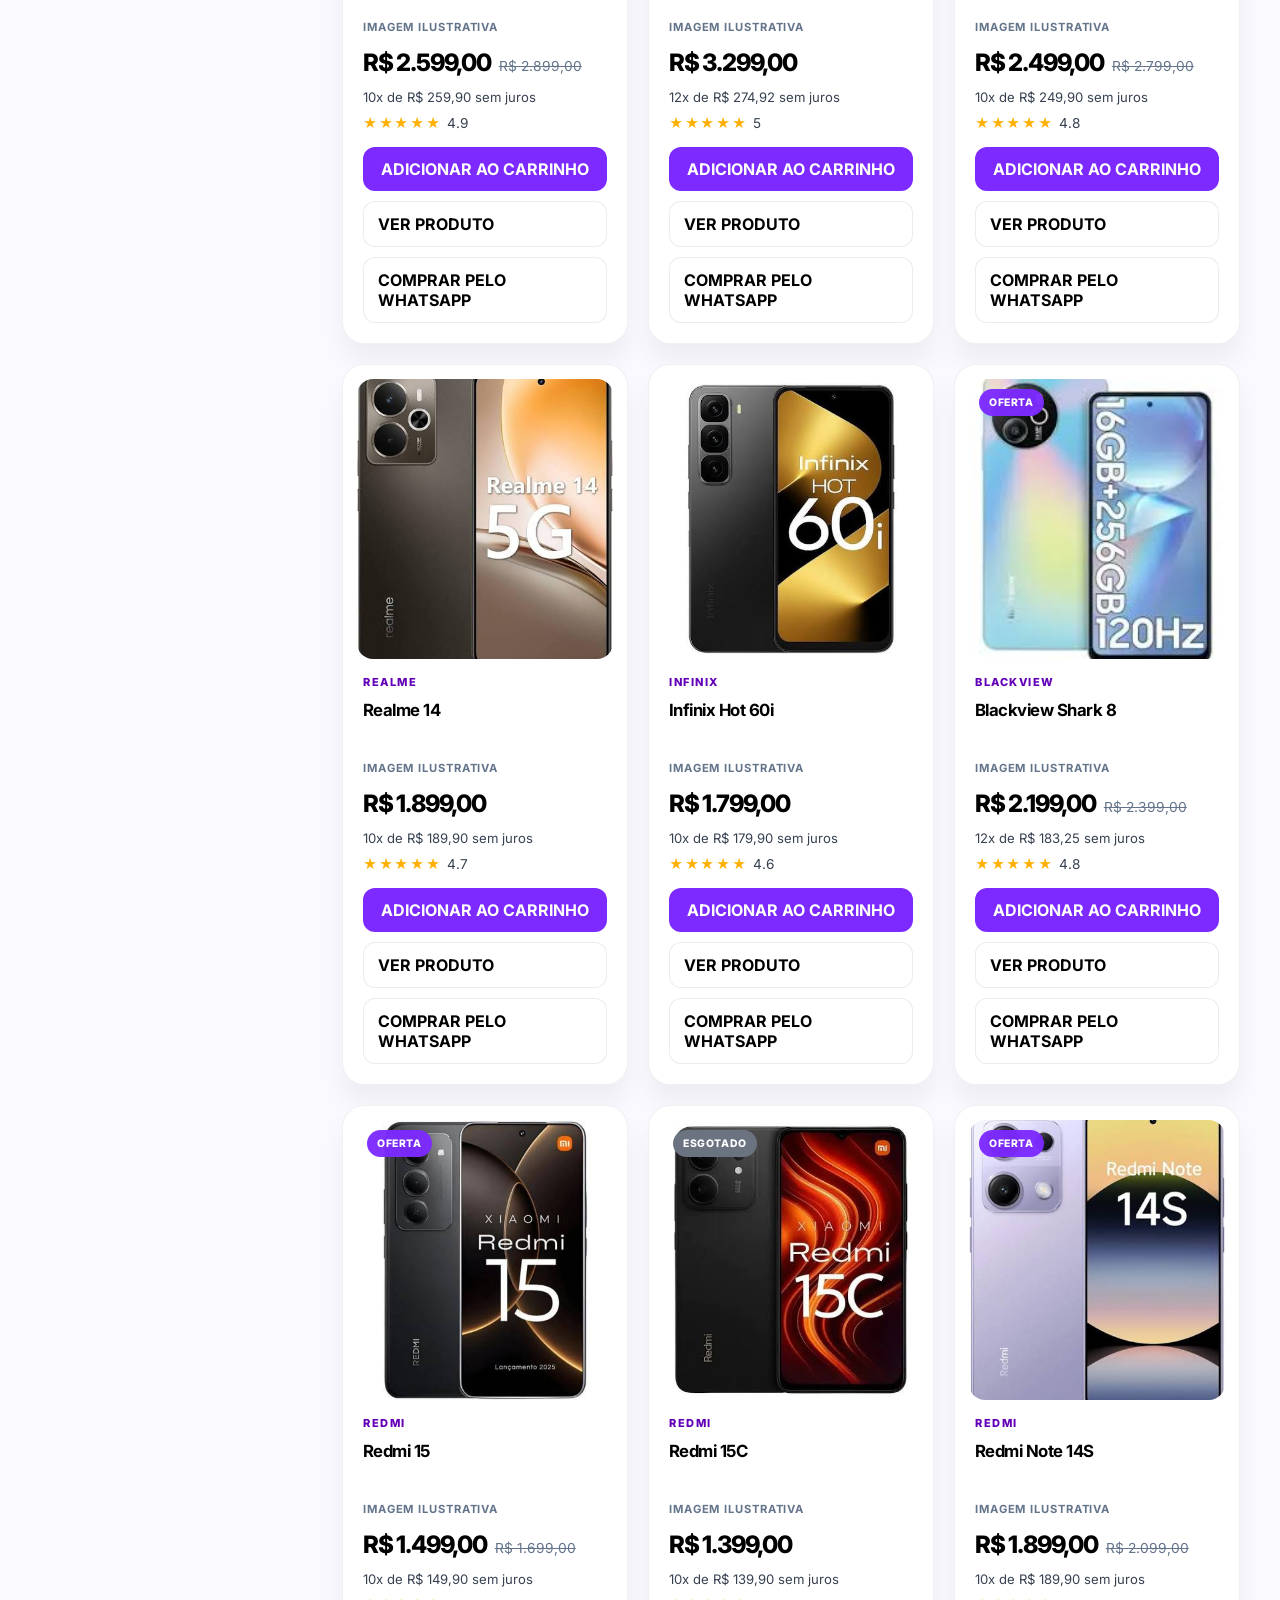
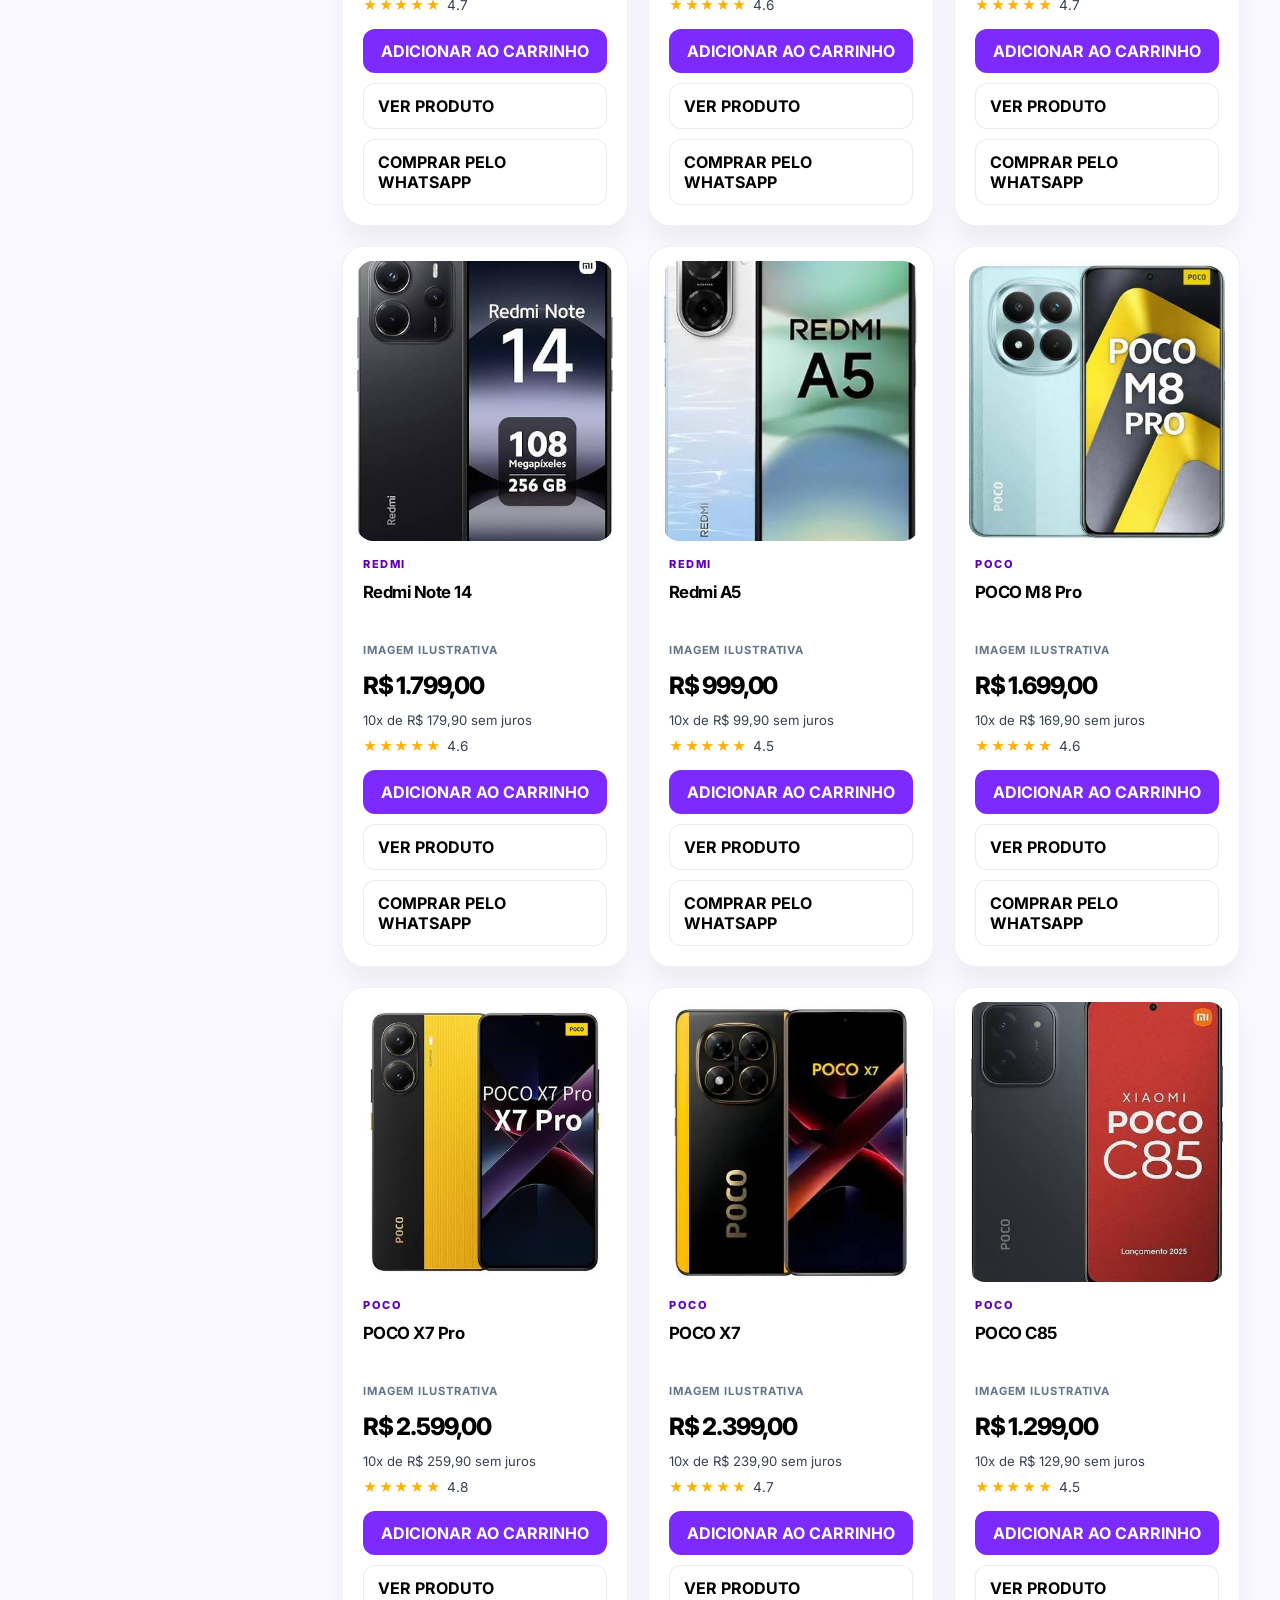
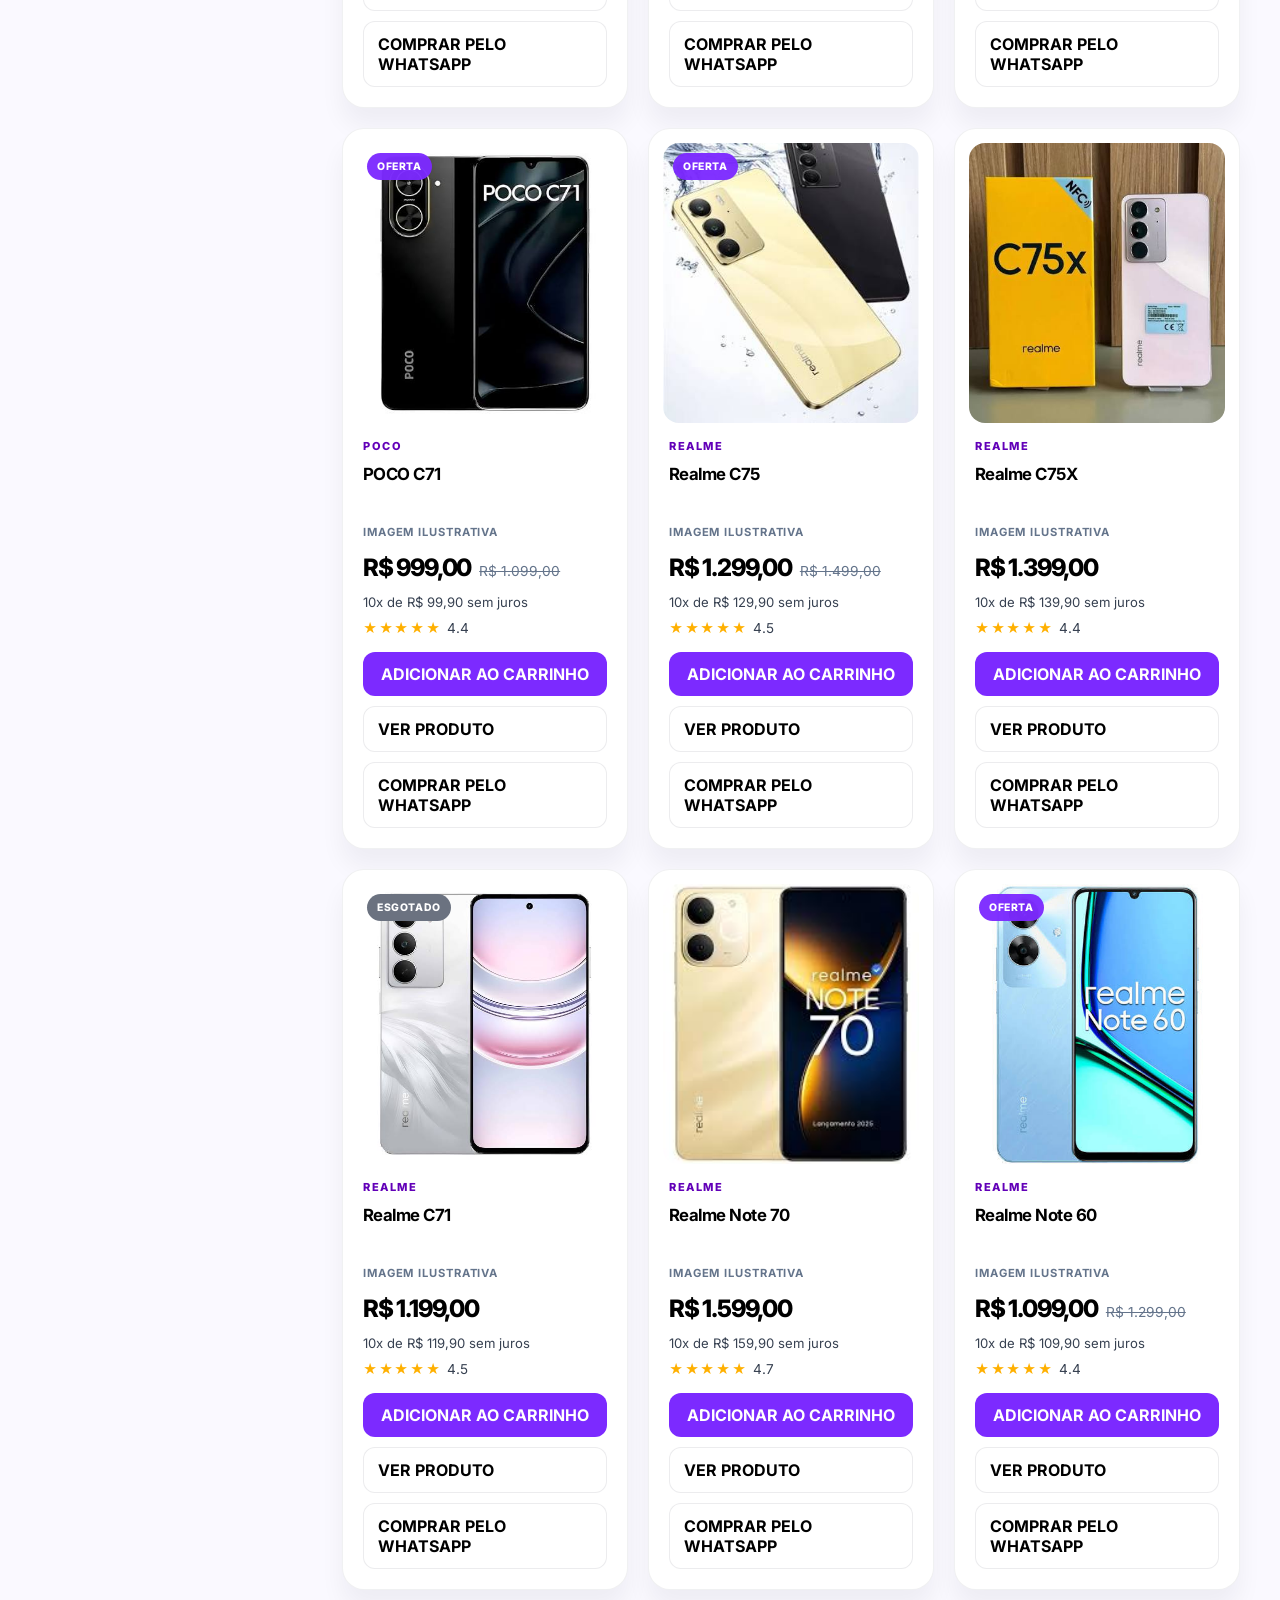
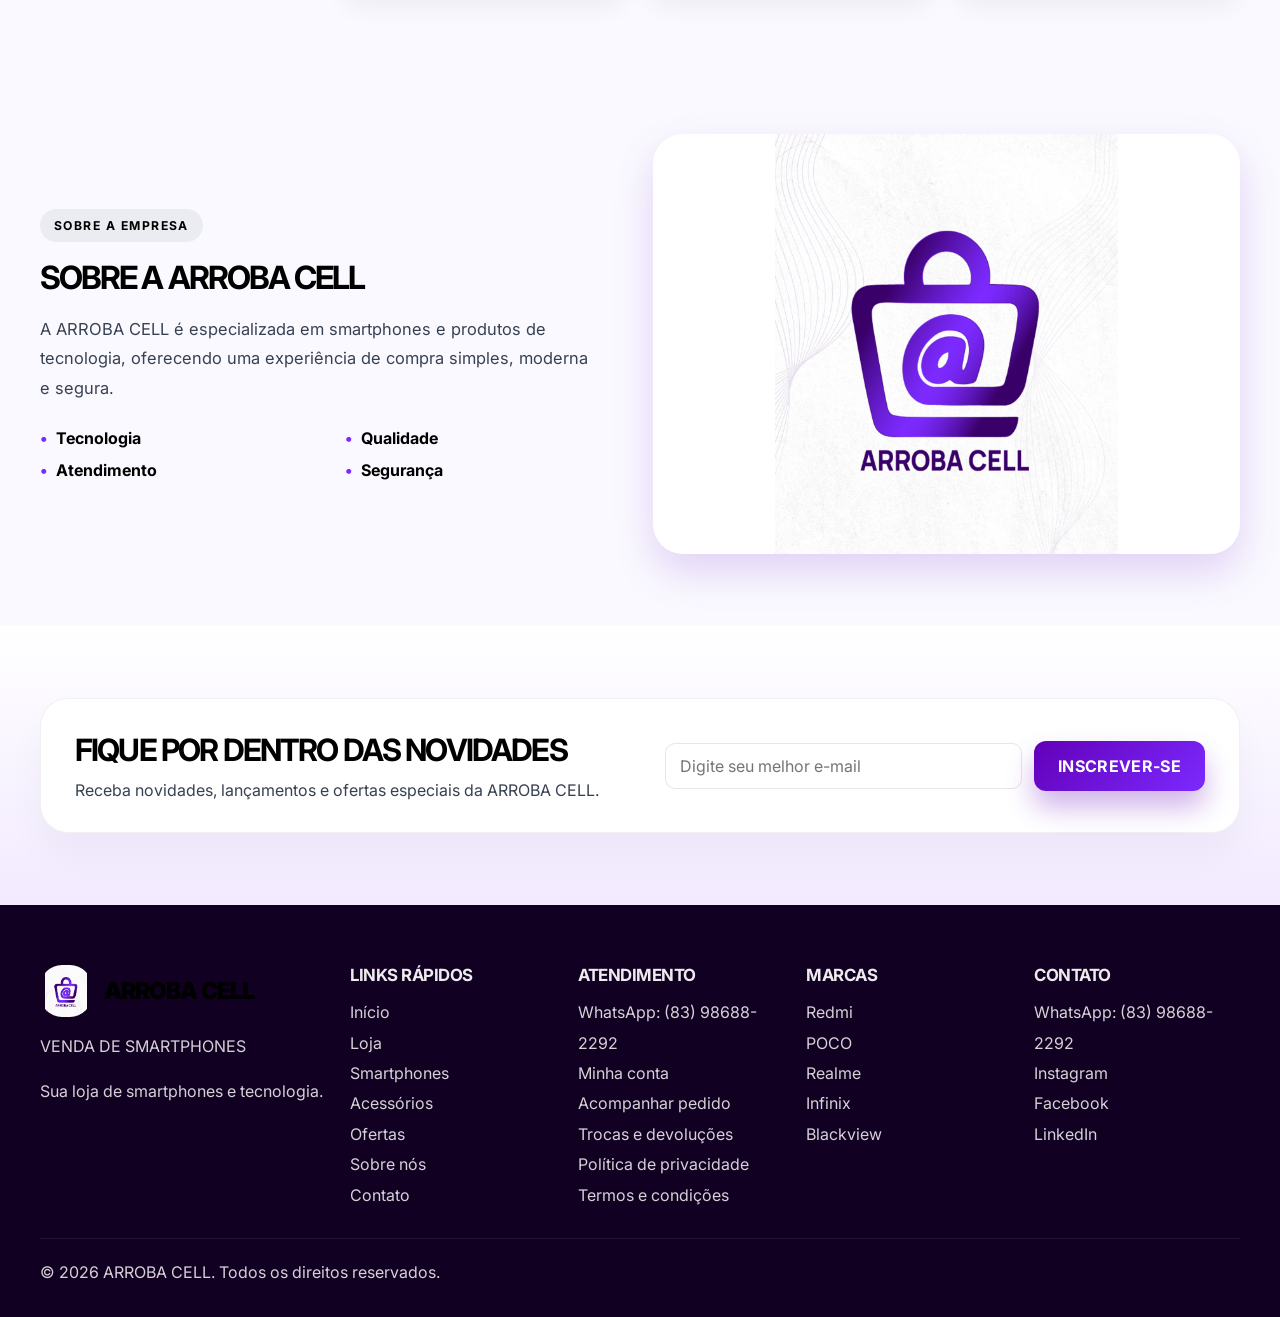
==== commit 13ed2d6f: "atualizaçâo do site" ====
--- a/styles.css
+++ b/styles.css
@@ -1136,18 +1136,36 @@
 }
 
 .payment-options {
-  display: flex;
-  flex-wrap: wrap;
-  gap: 12px;
+  display: grid;
+  grid-template-columns: 1fr;
+  gap: 10px;
 }
 
 .payment-options label {
   display: inline-flex;
   align-items: center;
-  gap: 8px;
-  background: var(--gray-100);
-  padding: 12px 14px;
-  border-radius: 10px;
+  gap: 10px;
+  background: transparent;
+  padding: 4px 0;
+  border-radius: 0;
+  min-width: 0;
+  width: 100%;
+  font-size: 0.92rem;
+  line-height: 1.3;
+  cursor: pointer;
+  transition: opacity 0.2s ease;
+}
+
+.payment-options label:hover {
+  opacity: 0.9;
+}
+
+.payment-options input {
+  margin: 0;
+  flex-shrink: 0;
+  width: 18px;
+  height: 18px;
+  accent-color: var(--orange);
 }
 
 .confirmation-box {
@@ -1516,6 +1534,34 @@
     grid-template-columns: 1fr;
   }
 
+  .checkout-shell {
+    padding: 16px 12px;
+  }
+
+  .checkout-step {
+    padding: 14px 12px;
+    border-radius: 14px;
+  }
+
+  .checkout-step h3 {
+    font-size: 1rem;
+    margin-bottom: 12px;
+  }
+
+  .payment-options {
+    gap: 8px;
+  }
+
+  .payment-options label {
+    padding: 3px 0;
+    font-size: 0.82rem;
+  }
+
+  .payment-options input {
+    width: 16px;
+    height: 16px;
+  }
+
   .float-whatsapp,
   .floating-whatsapp {
     right: 12px;
